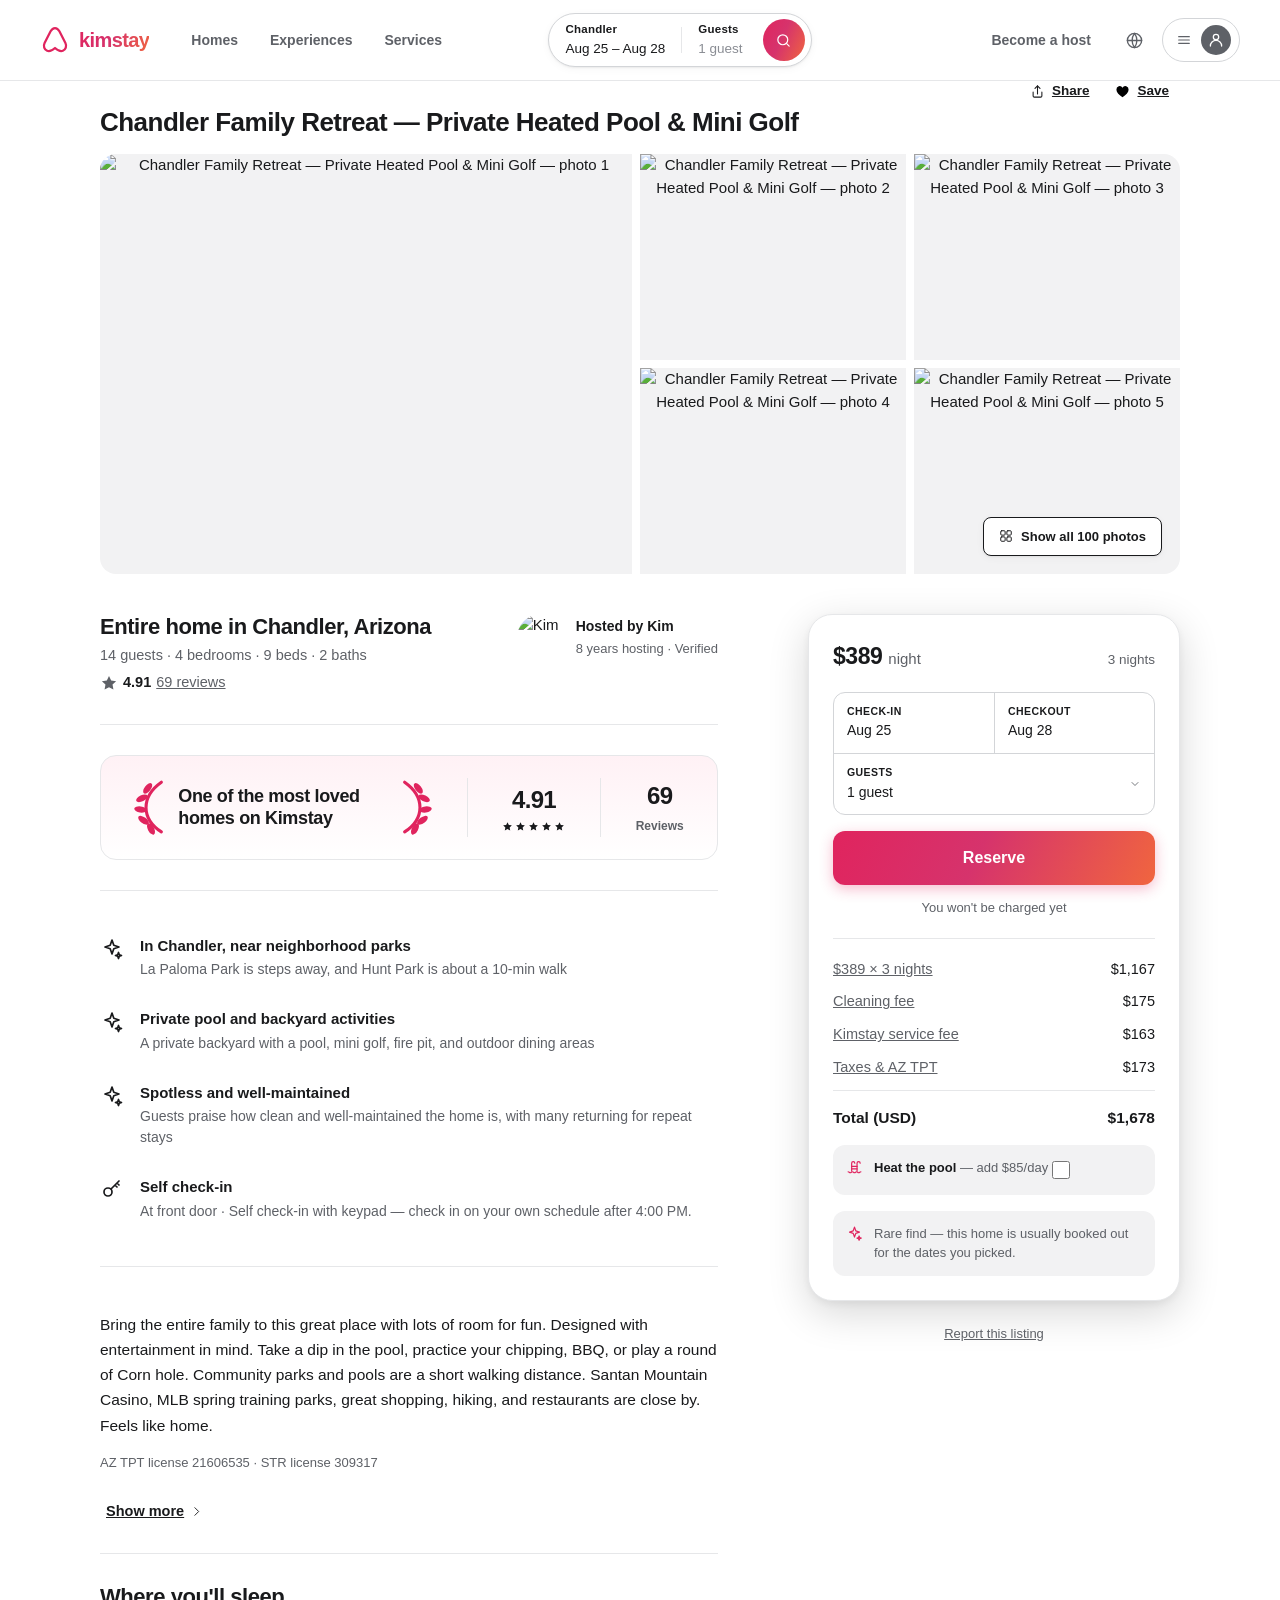
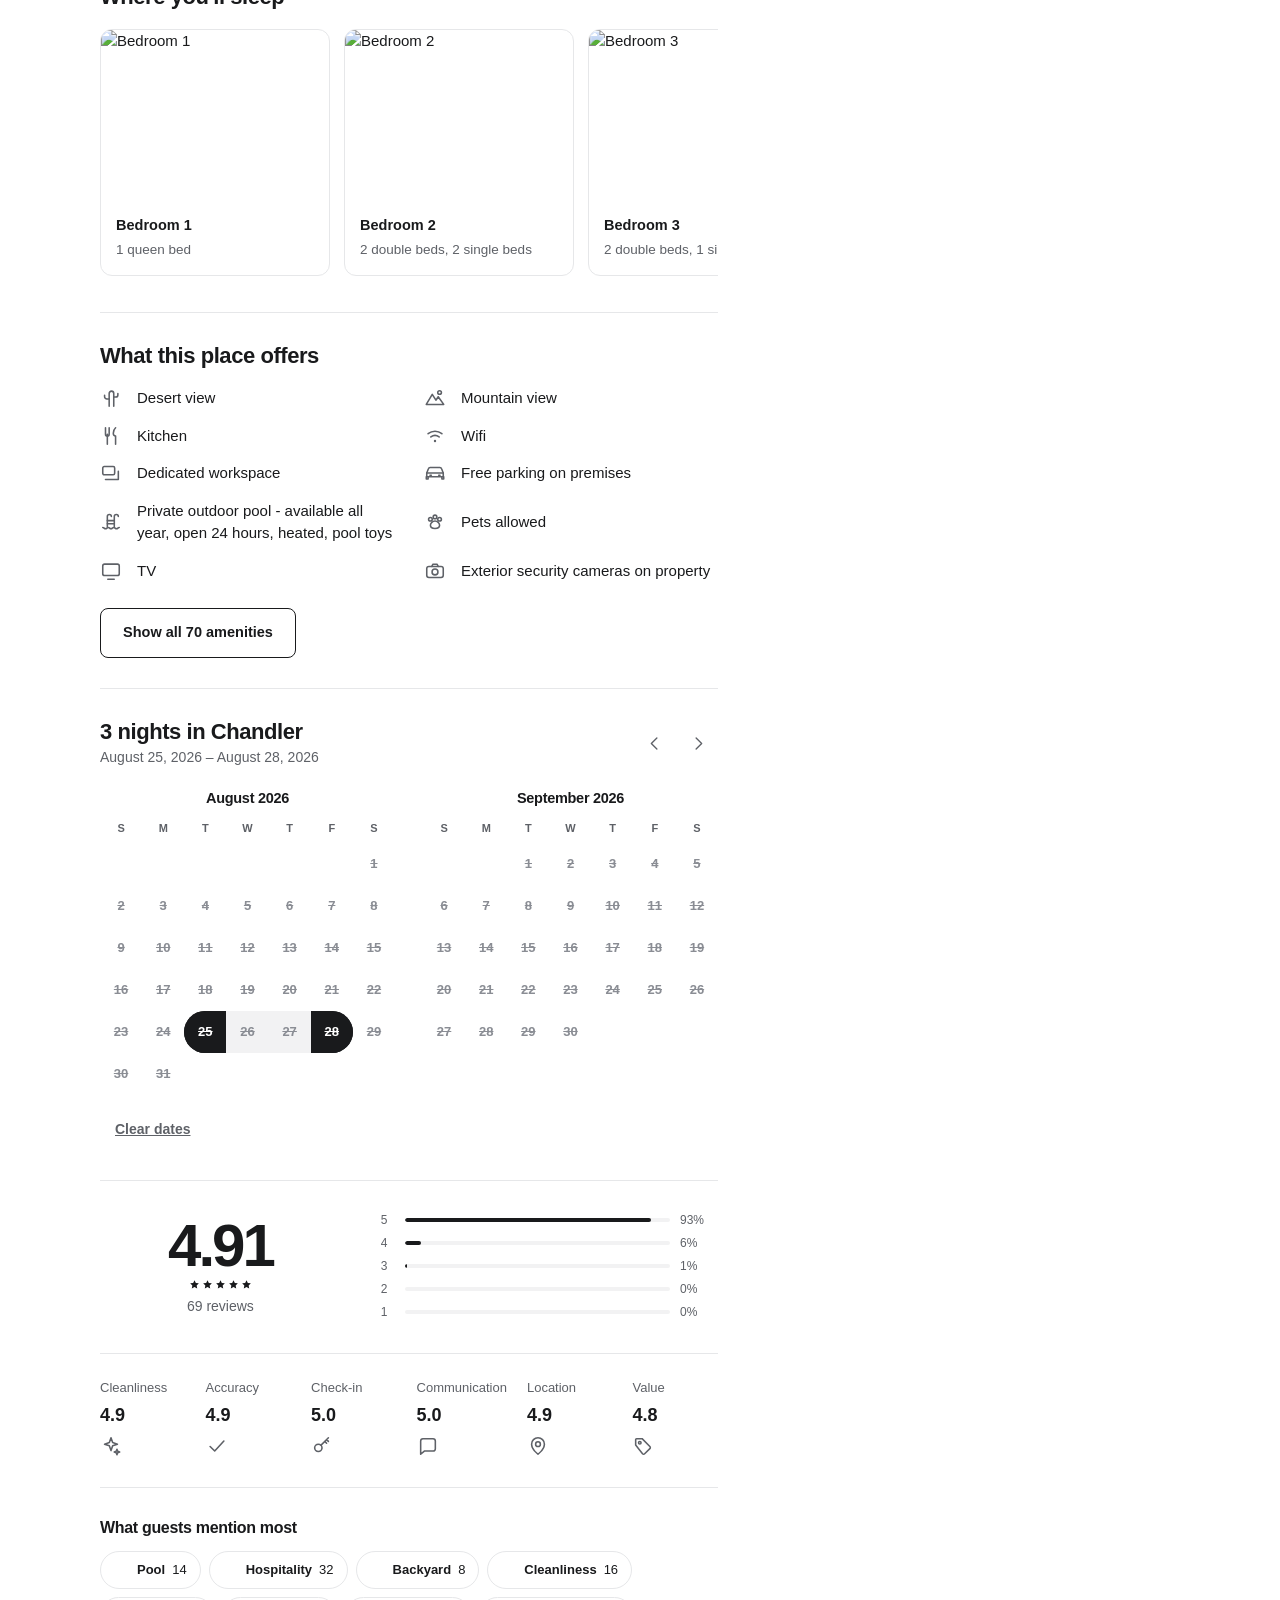
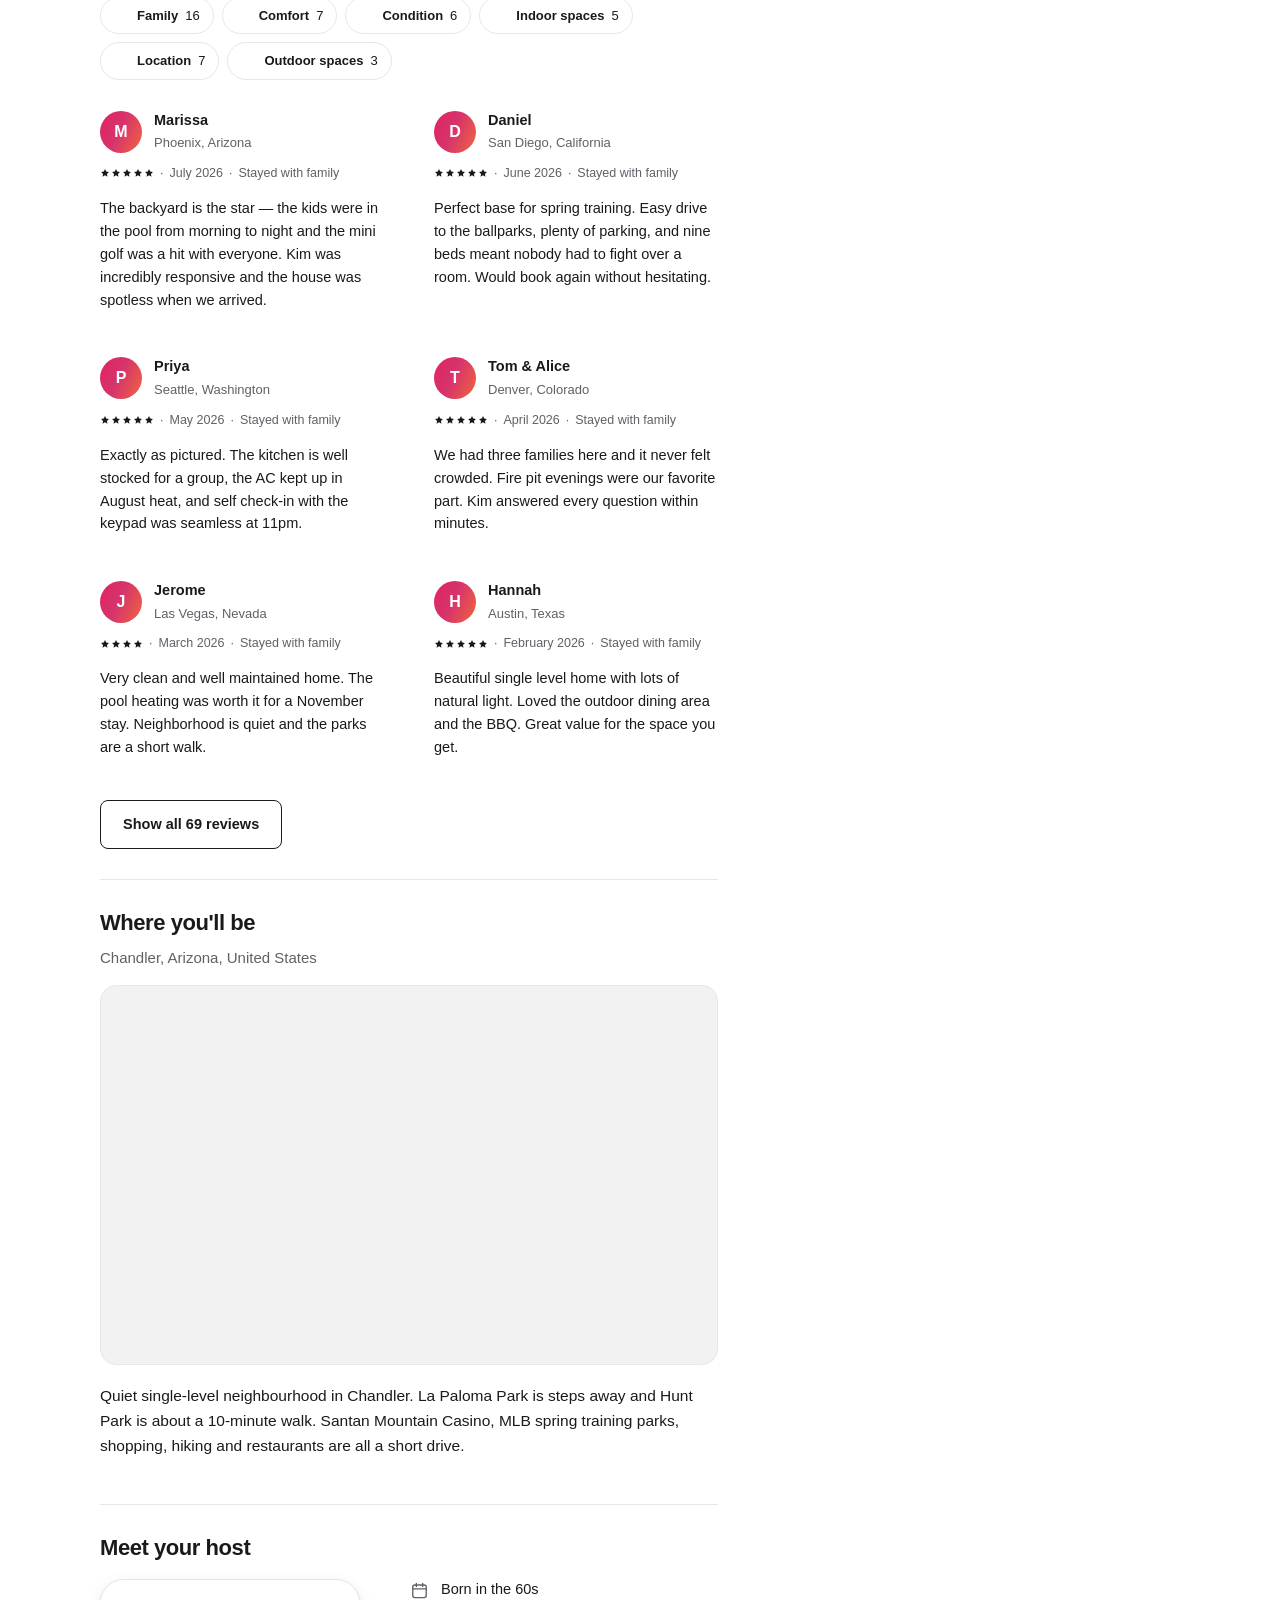
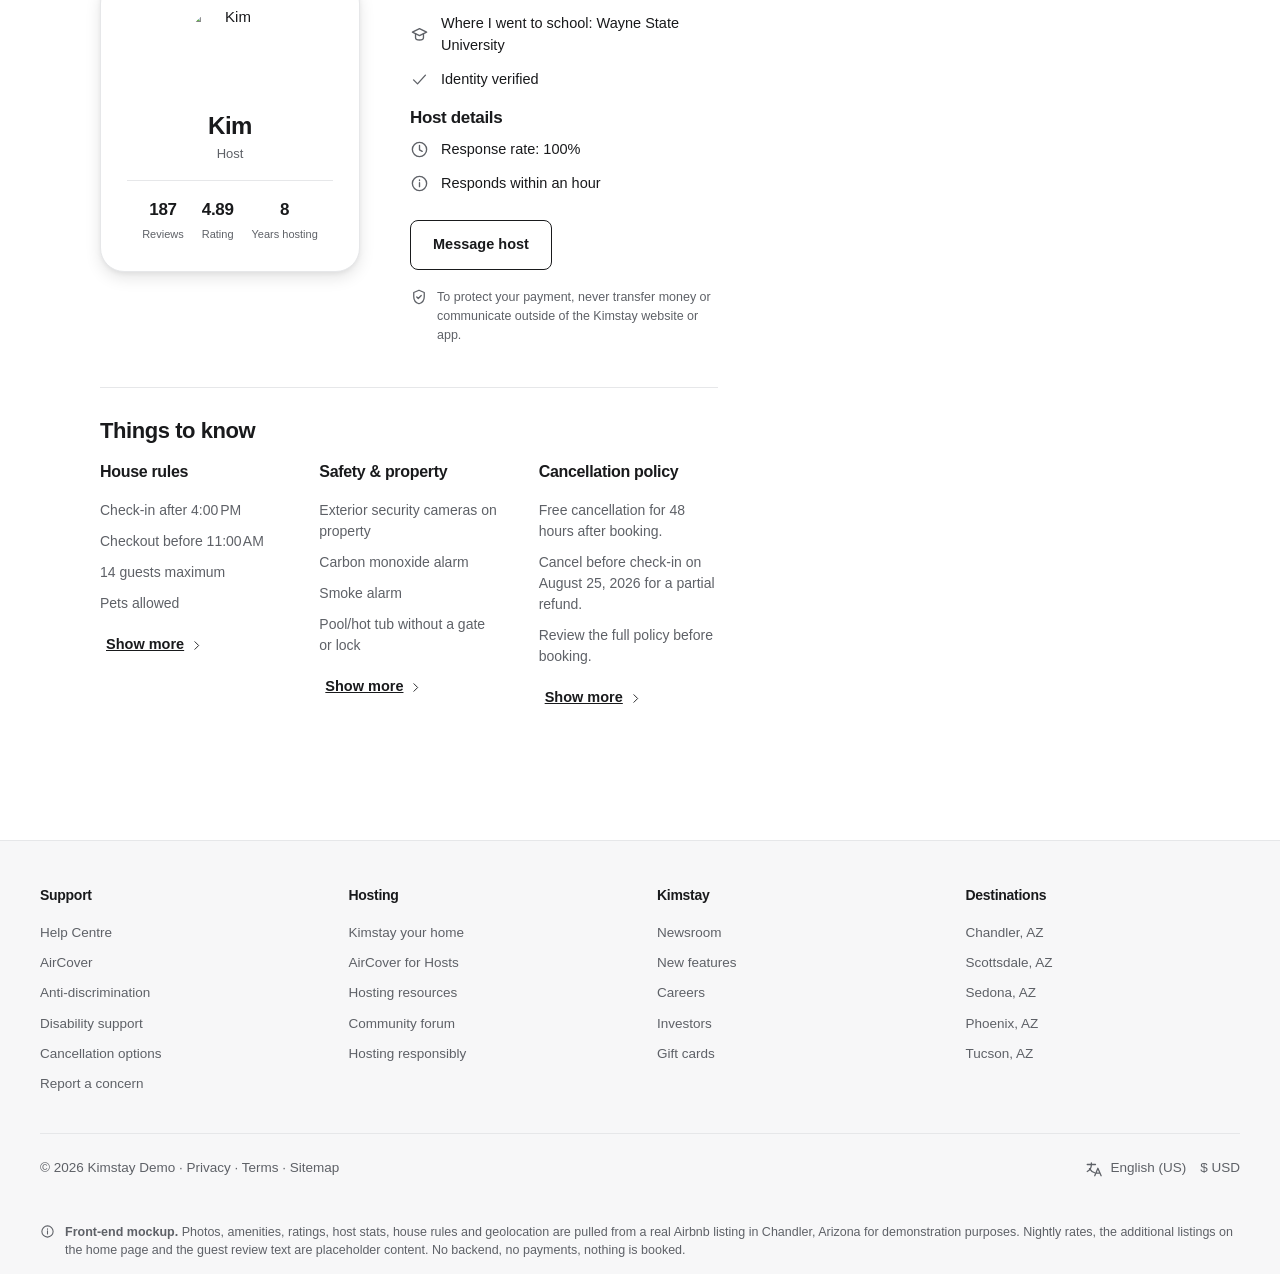
==== listing.html @ 18afc580 "Add Kimstay — static Airbnb-style property booking mockup A view-only demo for a client, built from " ====
<!doctype html>
<html lang="en" data-theme="light">
<head>
<meta charset="utf-8">
<meta name="viewport" content="width=device-width, initial-scale=1, viewport-fit=cover">
<title>Chandler Family Retreat — Private Heated Pool & Mini Golf | Kimstay</title>
<meta name="description" content="Entire home in Chandler, Arizona. 14 guests, 4 bedrooms, 9 beds, 2 baths. Private heated pool, mini golf, fire pit. 4.91 ★ from 69 reviews.">
<meta name="color-scheme" content="light dark">
<link rel="preconnect" href="https://a0.muscache.com" crossorigin>
<link rel="icon" href="data:image/svg+xml,<svg xmlns='http://www.w3.org/2000/svg' viewBox='0 0 32 32'><text y='26' font-size='26'>🏜️</text></svg>">
<link rel="stylesheet" href="assets/styles.css">
</head>
<body>

<div id="chrome-top"></div>

<main class="lp">
  <div class="lp-head">
    <div class="lp-tools" id="tools"></div>
    <h1 id="title"></h1>
  </div>

  <div class="gal" id="gallery"></div>

  <div class="lp-grid">
    <div class="lp-main" id="main"></div>
    <aside class="book"><div id="bookCard"></div></aside>
  </div>
</main>

<div id="chrome-bottom"></div>

<!-- mobile booking bar -->
<div class="mbar" id="mbar"></div>

<!-- photo tour -->
<div class="modal" id="tourModal" role="dialog" aria-modal="true" aria-label="Photo tour">
  <div class="modal-bg" data-close></div>
  <div class="modal-panel tour-panel">
    <div class="modal-head">
      <button class="icon-btn" data-close aria-label="Close photo tour"></button>
      <h2>Photo tour</h2>
    </div>
    <div class="modal-body tour-body">
      <div class="tour-nav" id="tourNav"></div>
      <div class="tour-inner" id="tourRooms"></div>
    </div>
  </div>
</div>

<!-- amenities -->
<div class="modal" id="amenModal" role="dialog" aria-modal="true" aria-label="All amenities">
  <div class="modal-bg" data-close></div>
  <div class="modal-panel">
    <div class="modal-head"><button class="icon-btn" data-close aria-label="Close"></button><h2>What this place offers</h2></div>
    <div class="modal-body" id="amenAll"></div>
  </div>
</div>

<!-- reviews -->
<div class="modal" id="revModal" role="dialog" aria-modal="true" aria-label="All reviews">
  <div class="modal-bg" data-close></div>
  <div class="modal-panel">
    <div class="modal-head"><button class="icon-btn" data-close aria-label="Close"></button><h2>Reviews</h2></div>
    <div class="modal-body" id="revAll"></div>
  </div>
</div>

<!-- house rules -->
<div class="modal" id="rulesModal" role="dialog" aria-modal="true" aria-label="House rules">
  <div class="modal-bg" data-close></div>
  <div class="modal-panel">
    <div class="modal-head"><button class="icon-btn" data-close aria-label="Close"></button><h2>Things to know</h2></div>
    <div class="modal-body" id="rulesAll"></div>
  </div>
</div>

<!-- lightbox -->
<div class="lb" id="lb" role="dialog" aria-modal="true" aria-label="Photo viewer">
  <div class="lb-top">
    <button class="icon-btn" data-lb-close aria-label="Close viewer"></button>
    <span class="count" id="lbCount"></span>
  </div>
  <div class="lb-stage">
    <button class="lb-arrow prev" data-lb="-1" aria-label="Previous photo"></button>
    <img id="lbImg" alt="">
    <button class="lb-arrow next" data-lb="1" aria-label="Next photo"></button>
  </div>
  <div class="lb-strip" id="lbStrip"></div>
</div>

<script src="assets/data.js"></script>
<script src="assets/app.js"></script>
<script>
(function () {
  'use strict';
  const K = window.KS, D = window.SITE, L = D.listing, PR = L.pricing;
  const { $, $$, el, esc, money, img, ICONS } = K;

  const PHOTOS = L.hero.map(h => h.url);
  const state = K.search.get();

  /* ================= chrome ================= */
  $('#chrome-top').outerHTML = K.header('listing');
  $('#chrome-bottom').outerHTML = K.footer();
  K.wireChrome();
  $('#title').textContent = L.title;
  document.title = L.title + ' | Kimstay';

  /* ================= tools ================= */
  const saved = K.favs.has(L.id);
  $('#tools').innerHTML = `
    <button class="lp-tool" id="shareBtn">${ICONS.share} Share</button>
    <button class="lp-tool${saved ? ' on' : ''}" id="saveBtn" aria-pressed="${saved}">${ICONS.heart} <span>${saved ? 'Saved' : 'Save'}</span></button>`;

  $('#saveBtn').addEventListener('click', () => {
    const on = K.favs.toggle(L.id);
    $('#saveBtn').classList.toggle('on', on);
    $('#saveBtn').setAttribute('aria-pressed', on);
    K.$('span', $('#saveBtn')).textContent = on ? 'Saved' : 'Save';
    K.toast(on ? 'Saved to your wishlist' : 'Removed from your wishlist');
  });
  $('#shareBtn').addEventListener('click', async () => {
    const data = { title: L.title, text: `${L.title} — ${L.location}`, url: location.href };
    try {
      if (navigator.share) { await navigator.share(data); return; }
      await navigator.clipboard.writeText(location.href);
      K.toast('Link copied to clipboard');
    } catch (e) { K.toast('Sharing is not available in this browser'); }
  });

  /* ================= gallery ================= */
  $('#gallery').innerHTML = PHOTOS.slice(0, 5).map((u, i) =>
    `<button data-photo="${i}" aria-label="Open photo ${i + 1}"><img src="${img(u, i ? 640 : 1200)}" alt="${esc(L.title)} — photo ${i + 1}" ${i > 1 ? 'loading="lazy"' : ''} decoding="async"></button>`
  ).join('') + `<button class="gal-all" id="showAll">${ICONS.grid} Show all ${PHOTOS.length} photos</button>`;

  /* ================= main column ================= */

  const starRow = (n) => Array.from({ length: 5 }, (_, i) => ICONS.star).join('');

  const catIcon = { CLEANLINESS: 'sparkle', ACCURACY: 'check', CHECKIN: 'key', COMMUNICATION: 'chat', LOCATION: 'pin', VALUE: 'tag' };

  /* the host highlights arrive as free text, so pick a glyph from the wording */
  const hostIcon = (t) => /school|universit/i.test(t) ? ICONS.school : /born|19\d\d/i.test(t) ? ICONS.events : ICONS.info;

  const topAmenities = L.topAmenities.slice(0, 10);
  const amenityCount = L.amenityGroups.reduce((n, g) => n + g.items.length, 0);

  $('#main').innerHTML = `

  <!-- overview -->
  <section>
    <div class="ov-head">
      <div>
        <h2>Entire home in ${esc(L.city)}</h2>
        <div class="ov-meta">${L.overview.join(' · ')}</div>
        <div class="ov-meta" style="margin-top:6px;display:flex;align-items:center;gap:5px">
          ${ICONS.star} <b style="color:var(--text)">${L.rating}</b>
          <a href="#reviews" style="text-decoration:underline">${L.reviewCount} reviews</a>
        </div>
      </div>
      <div class="ov-host">
        <img src="${img(L.host.pic, 120)}" alt="${esc(L.host.name)}" width="48" height="48">
        <div><b>Hosted by ${esc(L.host.name)}</b><span>${L.host.stats.find(s => s.label === 'Years hosting').value} years hosting · Verified</span></div>
      </div>
    </div>
  </section>

  <!-- guest favourite banner -->
  <section>
    <div class="gf">
      <div class="gf-badge">
        ${ICONS.laurel}
        <h3>One of the most loved homes on Kimstay</h3>
        ${ICONS.laurel.replace('<svg', '<svg style="transform:scaleX(-1)"')}
      </div>
      <div class="gf-sep"></div>
      <div class="gf-stat">
        <b>${L.rating}</b>
        <div class="gf-stars">${starRow()}</div>
      </div>
      <div class="gf-sep"></div>
      <div class="gf-stat"><b>${L.reviewCount}</b><span>Reviews</span></div>
    </div>
  </section>

  <!-- highlights -->
  <section>
    ${L.highlights.map(h => `<div class="hl">${ICONS.sparkle}<div><b>${esc(h.headline)}</b><p>${esc(h.body)}</p></div></div>`).join('')}
    <div class="hl">${ICONS.key}<div><b>Self check-in</b><p>${esc(L.checkIn)} — check in on your own schedule after 4:00 PM.</p></div></div>
  </section>

  <!-- description -->
  <section>
    <p class="desc">${esc(L.description)}</p>
    <p class="muted" style="font-size:13px;margin-top:14px">${esc(L.license)}</p>
    <button class="link-btn" data-open-modal="rulesModal">Show more ${ICONS.chevR}</button>
  </section>

  <!-- sleeping -->
  <section>
    <h2>Where you'll sleep</h2>
    <div class="sleep">
      ${L.sleeping.map(s => `<div class="sleep-card">
        <img src="${img(s.photo, 400)}" alt="${esc(s.name)}" loading="lazy" decoding="async">
        <div><b>${esc(s.name)}</b><p>${s.desc.map(esc).join(', ')}</p></div>
      </div>`).join('')}
    </div>
  </section>

  <!-- amenities -->
  <section>
    <h2>What this place offers</h2>
    <ul class="amen">
      ${topAmenities.map(a => `<li class="${a.available ? '' : 'off'}">${K.amenityIcon(a)}<span>${esc(a.title)}</span></li>`).join('')}
    </ul>
    <button class="btn-outline" data-open-modal="amenModal">Show all ${amenityCount} amenities</button>
  </section>

  <!-- availability -->
  <section id="availability">
    <div id="pageCal" class="page-cal"></div>
  </section>

  <!-- reviews -->
  <section id="reviews">
    <div class="rv-summary">
      <div class="rv-big">
        <b>${L.rating}</b>
        <div class="gf-stars" style="justify-content:center">${starRow()}</div>
        <p>${L.reviewCount} reviews</p>
      </div>
      <div class="rv-bars">
        ${L.ratingDistribution.map(d => `<div class="rv-bar">
          <span>${d.stars}</span>
          <span class="track"><i style="width:${Math.round(d.p * 100)}%"></i></span>
          <span>${d.pct}</span>
        </div>`).join('')}
      </div>
    </div>

    <div class="rv-cats">
      ${L.categoryRatings.map(c => `<div class="rv-cat">
        <span>${esc(c.label)}</span><b>${c.rating}</b>${ICONS[catIcon[c.type] || 'dot']}
      </div>`).join('')}
    </div>

    <h3 style="font-size:16px;margin-bottom:14px">What guests mention most</h3>
    <div class="rv-tags">
      ${L.reviewTags.map(t => `<span class="rv-tag"><img src="${t.icon}" alt="" width="16" height="16" loading="lazy"><b>${esc(t.name)}</b> ${t.count}</span>`).join('')}
    </div>

    <div class="rv-list" id="revList"></div>
    <button class="btn-outline" data-open-modal="revModal">Show all ${L.reviewCount} reviews</button>
  </section>

  <!-- map -->
  <section id="location">
    <h2>Where you'll be</h2>
    <p class="muted" style="margin:-8px 0 16px">${esc(L.location)}</p>
    <div class="map">
      <iframe title="Map of ${esc(L.city)}" loading="lazy" referrerpolicy="no-referrer-when-downgrade"
        src="https://www.openstreetmap.org/export/embed.html?bbox=${L.lng - 0.045}%2C${L.lat - 0.028}%2C${L.lng + 0.045}%2C${L.lat + 0.028}&layer=mapnik&marker=${L.lat}%2C${L.lng}"></iframe>
    </div>
    <p class="desc" style="margin-top:18px">Quiet single-level neighbourhood in Chandler. La Paloma Park is steps away and Hunt Park is about a 10&#8209;minute walk. Santan Mountain Casino, MLB spring training parks, shopping, hiking and restaurants are all a short drive.</p>
  </section>

  <!-- host -->
  <section id="host">
    <h2>Meet your host</h2>
    <div class="host-card">
      <div class="host-panel">
        <img src="${img(L.host.pic, 240)}" alt="${esc(L.host.name)}" width="90" height="90">
        <b>${esc(L.host.name)}</b>
        <span>Host</span>
        <div class="host-stats">
          ${L.host.stats.map(s => `<div class="host-stat"><b>${esc(s.value)}</b><span>${esc(s.label)}</span></div>`).join('')}
        </div>
      </div>
      <div>
        <ul class="host-facts">
          ${L.host.highlights.map(h => `<li>${hostIcon(h)}<span>${esc(h)}</span></li>`).join('')}
          <li>${ICONS.check}<span>Identity verified</span></li>
        </ul>
        <h3 style="margin-bottom:10px">Host details</h3>
        <ul class="host-facts">
          <li>${ICONS.clock}<span>Response rate: 100%</span></li>
          <li>${ICONS.info}<span>Responds within an hour</span></li>
        </ul>
        <button class="btn-outline" data-demo style="margin-top:8px">Message host</button>
        <p class="muted" style="font-size:12.5px;margin-top:18px;display:flex;gap:9px;align-items:flex-start">
          ${ICONS.shield}<span>To protect your payment, never transfer money or communicate outside of the Kimstay website or app.</span>
        </p>
      </div>
    </div>
  </section>

  <!-- things to know -->
  <section id="know">
    <h2>Things to know</h2>
    <div class="know">
      <div>
        <h3>House rules</h3>
        <ul>${L.houseRules.map(r => `<li>${esc(r)}</li>`).join('')}<li>Pets allowed</li></ul>
        <button class="link-btn" data-open-modal="rulesModal">Show more ${ICONS.chevR}</button>
      </div>
      <div>
        <h3>Safety &amp; property</h3>
        <ul>${L.safety.map(r => `<li>${esc(r)}</li>`).join('')}<li>Pool/hot tub without a gate or lock</li></ul>
        <button class="link-btn" data-open-modal="rulesModal">Show more ${ICONS.chevR}</button>
      </div>
      <div>
        <h3>Cancellation policy</h3>
        <ul>
          <li>Free cancellation for 48 hours after booking.</li>
          <li>Cancel before check-in on ${K.fmtLong(state.checkIn)} for a partial refund.</li>
          <li>Review the full policy before booking.</li>
        </ul>
        <button class="link-btn" data-open-modal="rulesModal">Show more ${ICONS.chevR}</button>
      </div>
    </div>
  </section>`;

  /* ================= reviews list ================= */
  const revCard = (r) => `
    <div class="rv-item">
      <div class="rv-who">
        <span class="ini">${esc(r.name[0])}</span>
        <div><b>${esc(r.name)}</b><span>${esc(r.from)}</span></div>
      </div>
      <div class="rv-meta">
        <span class="rv-stars">${Array.from({ length: r.rating }, () => ICONS.star).join('')}</span>
        <span>·</span><span>${K.MON[+r.date.split('-')[1] - 1]} ${r.date.split('-')[0]}</span>
        <span>·</span><span>Stayed with family</span>
      </div>
      <p class="rv-text">${esc(r.text)}</p>
    </div>`;

  $('#revList').innerHTML = D.reviews.slice(0, 6).map(revCard).join('');
  $('#revAll').innerHTML =
    `<p class="muted" style="margin:0 0 22px;font-size:13px">Airbnb does not expose review text publicly, so the reviews below are placeholder content written for this mockup. The rating, the ${L.reviewCount} review count, the star distribution and the topic tags are real listing data.</p>
     <div style="display:grid;gap:28px">${D.reviews.map(revCard).join('')}</div>`;

  /* ================= amenities modal ================= */
  $('#amenAll').innerHTML = L.amenityGroups.map(g => `
    <h3>${esc(g.title)}</h3>
    <ul class="amen" style="grid-template-columns:1fr">
      ${g.items.map(a => `<li class="${a.available ? '' : 'off'}">${K.amenityIcon(a)}<span>${esc(a.title)}</span></li>`).join('')}
    </ul>`).join('');

  /* ================= rules modal ================= */
  $('#rulesAll').innerHTML = `
    <h3>About this space</h3>
    <p class="desc">${esc(L.description)}</p>
    <p class="muted" style="font-size:13px">${esc(L.license)}</p>

    <h3>House rules</h3>
    <ul class="amen" style="grid-template-columns:1fr">
      ${L.houseRules.map(r => `<li>${ICONS.check}<span>${esc(r)}</span></li>`).join('')}
      <li>${ICONS.pets}<span>Pets allowed</span></li>
      <li>${ICONS.key}<span>Self check-in with keypad — ${esc(L.checkIn)}</span></li>
    </ul>

    <h3>Pool rules</h3>
    <ul class="amen" style="grid-template-columns:1fr">
      ${L.poolRules.split('\n').slice(1).filter(Boolean).map(r => `<li>${ICONS.pool}<span>${esc(r.trim())}</span></li>`).join('')}
    </ul>
    <p class="muted" style="font-size:13.5px">${esc(L.poolNote)}</p>

    <h3>Safety &amp; property</h3>
    <ul class="amen" style="grid-template-columns:1fr">
      ${L.safety.map(r => `<li>${ICONS.smoke}<span>${esc(r)}</span></li>`).join('')}
      <li>${ICONS.pool}<span>Pool/hot tub without a gate or lock</span></li>
    </ul>

    <h3>Cancellation policy</h3>
    <ul class="amen" style="grid-template-columns:1fr">
      <li>${ICONS.check}<span>Free cancellation for 48 hours after booking</span></li>
      <li>${ICONS.cal}<span>Cancel at least 5 days before check-in for a 50% refund of the nightly rate</span></li>
      <li>${ICONS.info}<span>The cleaning fee is always refunded if you cancel before check-in</span></li>
    </ul>`;

  /* ================= booking widget ================= */

  function quote(s) {
    const n = (s.checkIn && s.checkOut) ? K.nights(s.checkIn, s.checkOut) : 0;
    if (!n) return { n: 0 };
    const base = PR.nightly * n;
    let discount = 0, discountLabel = '';
    if (n >= 28) { discount = base * PR.monthlyDiscount; discountLabel = 'Monthly stay discount'; }
    else if (n >= 7) { discount = base * PR.weeklyDiscount; discountLabel = 'Weekly stay discount'; }
    const afterDiscount = base - discount;
    const service = afterDiscount * PR.service;
    const taxes = (afterDiscount + PR.cleaning) * PR.taxRate;
    const poolHeat = s.poolHeat ? PR.poolHeat * n : 0;
    const total = afterDiscount + PR.cleaning + service + taxes + poolHeat;
    return { n, base, discount, discountLabel, cleaning: PR.cleaning, service, taxes, poolHeat, total };
  }

  function bookHtml(s) {
    const q = quote(s);
    const inLbl = s.checkIn ? K.fmtShort(s.checkIn) : 'Add date';
    const outLbl = s.checkOut ? K.fmtShort(s.checkOut) : 'Add date';
    return `
    <div class="book-card">
      <div class="book-price">
        <b>${money(PR.nightly)}</b><span>night</span>
        ${q.n ? `<span class="muted" style="margin-left:auto;font-size:13.5px">${ICONS.star ? '' : ''}${q.n} night${q.n === 1 ? '' : 's'}</span>` : ''}
      </div>

      <div class="book-anchor">
        <div class="book-fields">
          <div class="book-dates">
            <button type="button" class="bf${s.checkIn ? '' : ' empty'}" data-open="dates"><b>Check-in</b><span>${inLbl}</span></button>
            <button type="button" class="bf${s.checkOut ? '' : ' empty'}" data-open="dates"><b>Checkout</b><span>${outLbl}</span></button>
          </div>
          <div class="book-guests">
            <button type="button" class="bf" data-open="guests"><b>Guests</b><span>${esc(K.search.guestLabel(s))}</span>${ICONS.chevD.replace('<svg', '<svg class="chev"')}</button>
          </div>
        </div>
        <div id="bookCal" class="cal-pop" hidden></div>
        <div id="bookGuests" class="guest-pop" hidden></div>
      </div>

      <button class="btn-primary" id="reserveBtn" ${q.n ? '' : 'disabled'}>${q.n ? 'Reserve' : 'Check availability'}</button>
      <p class="book-note">${q.n ? "You won't be charged yet" : 'Add your dates to see the total'}</p>

      ${q.n ? `<div class="bill">
        <div class="bill-row"><span class="lbl">${money(PR.nightly)} × ${q.n} nights</span><span>${money(q.base)}</span></div>
        ${q.discount ? `<div class="bill-row discount"><span class="lbl">${q.discountLabel}</span><span>−${money(q.discount)}</span></div>` : ''}
        <div class="bill-row"><span class="lbl">Cleaning fee</span><span>${money(q.cleaning)}</span></div>
        <div class="bill-row"><span class="lbl">Kimstay service fee</span><span>${money(q.service)}</span></div>
        <div class="bill-row"><span class="lbl">Taxes &amp; AZ TPT</span><span>${money(q.taxes)}</span></div>
        ${q.poolHeat ? `<div class="bill-row"><span class="lbl">Pool heating (${money(PR.poolHeat)}/day)</span><span>${money(q.poolHeat)}</span></div>` : ''}
        <div class="bill-total"><span>Total (USD)</span><span>${money(q.total)}</span></div>
      </div>

      <label class="book-perk" style="cursor:pointer">
        ${ICONS.pool}
        <span><b style="color:var(--text)">Heat the pool</b> — add ${money(PR.poolHeat)}/day
          <input type="checkbox" id="poolHeat" ${s.poolHeat ? 'checked' : ''} style="float:right;width:18px;height:18px;accent-color:var(--brand)">
        </span>
      </label>` : ''}

      <div class="book-perk">${ICONS.sparkle}<span>Rare find — this home is usually booked out for the dates you picked.</span></div>
    </div>
    <button class="report" data-demo>${'Report this listing'}</button>`;
  }

  let s = Object.assign({ poolHeat: false }, state);

  /* The whole card is rebuilt whenever the quote changes, so a popover that is
     mid-interaction has to be reopened afterwards — otherwise picking a
     check-in date would dismiss the calendar before you can pick a checkout. */
  function renderBook(keepOpen) {
    $('#bookCard').innerHTML = bookHtml(s);
    wireBook();
    renderMobileBar();
    if (!keepOpen) return;
    const box = $('#' + keepOpen);
    if (!box) return;
    box.hidden = false;
    const field = $(`#bookCard [data-open="${keepOpen === 'bookGuests' ? 'guests' : 'dates'}"]`);
    field && field.classList.add('active');
  }

  function renderMobileBar() {
    const q = quote(s);
    $('#mbar').innerHTML = `
      <div>
        <b>${money(PR.nightly)} <span style="font-weight:400;font-size:14px">night</span></b>
        <span>${q.n ? K.fmtShort(s.checkIn) + ' – ' + K.fmtShort(s.checkOut) + ' · ' + money(q.total) + ' total' : 'Add dates'}</span>
      </div>
      <button class="btn-primary" id="mReserve">${q.n ? 'Reserve' : 'Check availability'}</button>`;
    $('#mReserve').addEventListener('click', () => {
      if (!quote(s).n) { document.getElementById('availability').scrollIntoView({ behavior: 'smooth' }); return; }
      reserve();
    });
    K.$('span', $('#mbar')).addEventListener('click', () => document.getElementById('availability').scrollIntoView({ behavior: 'smooth' }));
  }

  function reserve() {
    const q = quote(s);
    K.toast(`Demo checkout — ${q.n} nights, ${K.search.guestLabel(s)}, ${money(q.total)} total. No payment is taken.`);
  }

  /* Popovers live inside #bookCard, which is re-rendered wholesale on every
     change, so the outside-click listener is registered once here and reaches
     the current boxes by id. It runs in the capture phase because the calendar
     and guest picker replace their own innerHTML on click, detaching e.target
     before a bubbling listener could tell inside from outside. */
  function closePopovers() {
    const c = $('#bookCal'), g = $('#bookGuests');
    if (c) c.hidden = true;
    if (g) g.hidden = true;
    $$('.bf').forEach(b => b.classList.remove('active'));
  }
  document.addEventListener('click', (e) => {
    if (!e.target.closest('#bookCard')) closePopovers();
  }, true);

  function wireBook() {
    const calBox = $('#bookCal'), gBox = $('#bookGuests');
    if (!calBox) return;

    const close = closePopovers;

    K.Calendar(calBox, {
      checkIn: s.checkIn, checkOut: s.checkOut, minNights: 2,
      onChange: (r) => { s.checkIn = r.checkIn; s.checkOut = r.checkOut; K.search.set(r); syncAll('bookCal'); },
      onDone: () => renderBook(),
    });
    K.GuestPicker(gBox, s, 14, (g) => { K.search.set(g); renderBook('bookGuests'); });

    $('#bookCard').addEventListener('click', (e) => {
      const f = e.target.closest('[data-open]');
      if (f) {
        const box = f.dataset.open === 'guests' ? gBox : calBox;
        const wasOpen = !box.hidden;
        close();
        if (!wasOpen) { box.hidden = false; f.classList.add('active'); }
        return;
      }
      if (e.target.closest('#reserveBtn')) reserve();
    });

    const ph = $('#poolHeat');
    if (ph) ph.addEventListener('change', () => { s.poolHeat = ph.checked; renderBook(); });
  }

  /* the big in-page availability calendar stays in sync with the widget */
  let pageCal;
  function syncAll(keepOpen) { renderBook(keepOpen); if (pageCal) pageCal.render(); }

  pageCal = K.Calendar($('#pageCal'), {
    checkIn: s.checkIn, checkOut: s.checkOut, minNights: 2,
    onChange: (r) => { s.checkIn = r.checkIn; s.checkOut = r.checkOut; K.search.set(r); renderBook(); },
    onDone: () => {},
  });

  renderBook();

  /* ================= photo tour ================= */
  const rooms = L.rooms;

  $('#tourNav').innerHTML = rooms.map((r, i) =>
    `<button data-room="${i}"><img src="${img(r.photos[0].url, 240)}" alt="" loading="lazy"><b>${esc(r.title)}</b></button>`).join('');

  $('#tourRooms').innerHTML = rooms.map((r, ri) => `
    <div class="tour-room" id="room-${ri}">
      <h3>${esc(r.title)}</h3>
      <div class="tour-photos">
        ${r.photos.map((p, pi) => {
          const idx = PHOTOS.indexOf(p.url);
          const wide = p.o === 'L' && (pi % 3 === 0);
          return `<button class="${wide ? 'wide' : ''}" data-photo="${idx}" aria-label="Open ${esc(r.title)} photo ${pi + 1}">
            <img src="${img(p.url, wide ? 900 : 520)}" alt="${esc(r.title)} — photo ${pi + 1}" loading="lazy" decoding="async"></button>`;
        }).join('')}
      </div>
    </div>`).join('');

  $('#tourNav').addEventListener('click', (e) => {
    const b = e.target.closest('[data-room]');
    if (!b) return;
    $$('#tourNav button').forEach(x => x.classList.toggle('on', x === b));
    document.getElementById('room-' + b.dataset.room).scrollIntoView({ behavior: 'smooth', block: 'start' });
  });

  /* ================= modals ================= */
  function openModal(id) {
    const m = document.getElementById(id);
    m.classList.add('open');
    document.body.style.overflow = 'hidden';
    const btn = K.$('[data-close]', m.querySelector('.modal-head'));
    btn && btn.focus();
  }
  function closeModals() {
    $$('.modal.open').forEach(m => m.classList.remove('open'));
    if (!$('#lb').classList.contains('open')) document.body.style.overflow = '';
  }

  $$('.modal-head [data-close]').forEach(b => { b.innerHTML = ICONS.close; });

  document.addEventListener('click', (e) => {
    const open = e.target.closest('[data-open-modal]');
    if (open) { openModal(open.dataset.openModal); return; }
    if (e.target.closest('[data-close]')) closeModals();
    if (e.target.closest('#showAll')) openModal('tourModal');
  });

  /* ================= lightbox ================= */
  const lb = $('#lb'), lbImg = $('#lbImg'), lbCount = $('#lbCount'), lbStrip = $('#lbStrip');
  let lbI = 0;

  $('[data-lb-close]').innerHTML = ICONS.close;
  K.$('.lb-arrow.prev').innerHTML = ICONS.chevL;
  K.$('.lb-arrow.next').innerHTML = ICONS.chevR;
  lbStrip.innerHTML = PHOTOS.map((u, i) => `<img src="${img(u, 160)}" data-i="${i}" alt="Photo ${i + 1}" loading="lazy">`).join('');

  function showLb(i) {
    lbI = (i + PHOTOS.length) % PHOTOS.length;
    lbImg.src = img(PHOTOS[lbI], 1600);
    lbImg.alt = `${L.title} — photo ${lbI + 1} of ${PHOTOS.length}`;
    lbCount.textContent = `${lbI + 1} / ${PHOTOS.length}`;
    $$('#lbStrip img').forEach((t, j) => t.classList.toggle('on', j === lbI));
    const on = lbStrip.children[lbI];
    on && on.scrollIntoView({ inline: 'center', block: 'nearest', behavior: 'smooth' });
  }
  function openLb(i) { lb.classList.add('open'); document.body.style.overflow = 'hidden'; showLb(i); }
  function closeLb() { lb.classList.remove('open'); if (!$('.modal.open')) document.body.style.overflow = ''; }

  document.addEventListener('click', (e) => {
    const p = e.target.closest('[data-photo]');
    if (p) { openLb(+p.dataset.photo); return; }
    if (e.target.closest('[data-lb-close]')) { closeLb(); return; }
    const arrow = e.target.closest('[data-lb]');
    if (arrow) { showLb(lbI + (+arrow.dataset.lb)); return; }
    const thumb = e.target.closest('#lbStrip img');
    if (thumb) showLb(+thumb.dataset.i);
  });

  document.addEventListener('keydown', (e) => {
    if (lb.classList.contains('open')) {
      if (e.key === 'Escape') closeLb();
      if (e.key === 'ArrowRight') showLb(lbI + 1);
      if (e.key === 'ArrowLeft') showLb(lbI - 1);
      return;
    }
    if (e.key === 'Escape') { closeModals(); closePopovers(); }
  });

  /* swipe on the lightbox */
  let tx = null;
  lb.addEventListener('touchstart', (e) => { tx = e.touches[0].clientX; }, { passive: true });
  lb.addEventListener('touchend', (e) => {
    if (tx === null) return;
    const dx = e.changedTouches[0].clientX - tx;
    if (Math.abs(dx) > 45) showLb(lbI + (dx < 0 ? 1 : -1));
    tx = null;
  }, { passive: true });
})();
</script>
</body>
</html>
---- assets/styles.css ----
/* ==========================================================================
   Kimstay — design system
   ========================================================================== */

:root {
  --brand: #e0245e;
  --brand-dark: #b81c4c;
  --brand-soft: #fff1f5;
  --grad: linear-gradient(115deg, #e0245e 0%, #d6336c 45%, #f0653f 100%);

  --bg: #ffffff;
  --bg-alt: #f7f7f8;
  --surface: #ffffff;
  --surface-2: #f2f2f3;
  --text: #191a1c;
  --text-2: #5e6167;
  --text-3: #8a8d94;
  --line: #e6e7e9;
  --line-strong: #d3d5d8;
  --shadow-sm: 0 1px 2px rgba(0, 0, 0, .06), 0 2px 8px rgba(0, 0, 0, .04);
  --shadow-md: 0 6px 16px rgba(0, 0, 0, .10), 0 2px 4px rgba(0, 0, 0, .05);
  --shadow-lg: 0 12px 40px rgba(0, 0, 0, .16), 0 3px 10px rgba(0, 0, 0, .06);

  --r-sm: 8px;
  --r-md: 12px;
  --r-lg: 16px;
  --r-xl: 24px;
  --r-pill: 999px;

  --header-h: 80px;
  --page: 1320px;
  --ease: cubic-bezier(.2, .8, .3, 1);
}

:root[data-theme="dark"] {
  --bg: #0e0f11;
  --bg-alt: #16181b;
  --surface: #17191d;
  --surface-2: #202329;
  --text: #f2f3f5;
  --text-2: #a8adb6;
  --text-3: #7a808a;
  --line: #2a2e34;
  --line-strong: #3a3f47;
  --brand-soft: #2a1119;
  --shadow-sm: 0 1px 2px rgba(0, 0, 0, .5);
  --shadow-md: 0 6px 18px rgba(0, 0, 0, .55);
  --shadow-lg: 0 16px 48px rgba(0, 0, 0, .7);
}

* { box-sizing: border-box; }

html { scroll-behavior: smooth; scroll-padding-top: calc(var(--header-h) + 60px); }

body {
  margin: 0;
  background: var(--bg);
  color: var(--text);
  font-family: "Inter", -apple-system, BlinkMacSystemFont, "Segoe UI", Roboto, "Helvetica Neue", Arial, sans-serif;
  font-size: 15px;
  line-height: 1.5;
  -webkit-font-smoothing: antialiased;
  transition: background .25s var(--ease), color .25s var(--ease);
}

img { display: block; max-width: 100%; }

/* Inline SVGs carry no intrinsic size — give every icon a sane default so a
   missing component rule can never blow the layout out. Class rules win. */
svg { width: 18px; height: 18px; flex: 0 0 auto; }

a { color: inherit; text-decoration: none; }
button { font: inherit; color: inherit; cursor: pointer; border: 0; background: none; }
h1, h2, h3, h4 { margin: 0; line-height: 1.2; letter-spacing: -.02em; font-weight: 640; }
h1 { font-size: 30px; }
h2 { font-size: 22px; }
h3 { font-size: 17px; }

:focus-visible { outline: 2px solid var(--brand); outline-offset: 2px; border-radius: 4px; }

.wrap { max-width: var(--page); margin: 0 auto; padding: 0 40px; }
.sr { position: absolute; width: 1px; height: 1px; overflow: hidden; clip: rect(0 0 0 0); white-space: nowrap; }
.muted { color: var(--text-2); }
.dot::before { content: "·"; margin: 0 6px; color: var(--text-3); }

/* ---------- Header ---------------------------------------------------- */

.hdr {
  position: sticky; top: 0; z-index: 60;
  background: color-mix(in srgb, var(--bg) 88%, transparent);
  backdrop-filter: saturate(180%) blur(16px);
  border-bottom: 1px solid var(--line);
}
.hdr-in {
  height: var(--header-h);
  display: flex; align-items: center; gap: 20px;
  max-width: var(--page); margin: 0 auto; padding: 0 40px;
}
.logo { display: flex; align-items: center; gap: 9px; font-weight: 800; font-size: 20px; letter-spacing: -.03em; flex: 0 0 auto; }
.logo svg { width: 30px; height: 30px; }
.logo span {
  background: var(--grad); -webkit-background-clip: text; background-clip: text; color: transparent;
}

.nav-tabs { display: flex; gap: 4px; margin-left: 8px; }
.nav-tabs a {
  padding: 9px 14px; border-radius: var(--r-pill); font-size: 14px; font-weight: 550; color: var(--text-2);
  transition: background .18s, color .18s;
}
.nav-tabs a:hover { background: var(--surface-2); color: var(--text); }
.nav-tabs a[aria-current="page"] { color: var(--text); background: var(--surface-2); }

.hdr-right { margin-left: auto; display: flex; align-items: center; gap: 8px; }

.icon-btn {
  width: 40px; height: 40px; display: grid; place-items: center;
  border-radius: var(--r-pill); color: var(--text-2);
  transition: background .18s, color .18s, transform .18s;
}
.icon-btn:hover { background: var(--surface-2); color: var(--text); }
.icon-btn:active { transform: scale(.94); }
.icon-btn svg { width: 19px; height: 19px; }

.ghost-btn {
  padding: 10px 15px; border-radius: var(--r-pill); font-size: 14px; font-weight: 560; color: var(--text-2);
  transition: background .18s, color .18s;
}
.ghost-btn:hover { background: var(--surface-2); color: var(--text); }

.acct {
  display: flex; align-items: center; gap: 9px; padding: 6px 8px 6px 13px;
  border: 1px solid var(--line-strong); border-radius: var(--r-pill);
  transition: box-shadow .2s, border-color .2s;
}
.acct:hover { box-shadow: var(--shadow-sm); border-color: var(--text-3); }
.acct svg { width: 16px; height: 16px; color: var(--text-2); }
.acct .avatar { width: 30px; height: 30px; border-radius: 50%; background: var(--text-2); display: grid; place-items: center; color: #fff; }
.acct .avatar svg { width: 18px; height: 18px; color: #fff; }

/* ---------- Search pill ----------------------------------------------- */

.searchbar {
  display: flex; align-items: center;
  border: 1px solid var(--line-strong); border-radius: var(--r-pill);
  background: var(--surface); box-shadow: var(--shadow-sm);
  transition: box-shadow .2s var(--ease);
}
.searchbar:hover { box-shadow: var(--shadow-md); }
.searchbar .seg {
  display: flex; flex-direction: column; gap: 1px; padding: 9px 18px; border-radius: var(--r-pill);
  text-align: left; transition: background .18s; min-width: 0;
}
.searchbar .seg:hover { background: var(--surface-2); }
.searchbar .seg > b { font-size: 11.5px; font-weight: 650; letter-spacing: .02em; }
.searchbar .seg > span { font-size: 13.5px; color: var(--text-3); white-space: nowrap; overflow: hidden; text-overflow: ellipsis; }
.searchbar .seg.filled > span { color: var(--text); }
.searchbar .div { width: 1px; height: 26px; background: var(--line); flex: 0 0 auto; }
.searchbar .go {
  width: 42px; height: 42px; margin: 0 6px 0 4px; border-radius: 50%; flex: 0 0 auto;
  background: var(--grad); color: #fff; display: grid; place-items: center;
  transition: transform .18s var(--ease), filter .18s;
}
.searchbar .go:hover { filter: brightness(1.06); transform: scale(1.05); }
.searchbar .go svg { width: 17px; height: 17px; }

.hdr .searchbar { margin: 0 auto; }
.hdr .searchbar .seg { padding: 7px 16px; }

/* ---------- Hero ------------------------------------------------------- */

.hero { position: relative; padding: 56px 0 40px; overflow: hidden; }
.hero::before {
  content: ""; position: absolute; inset: -40% 0 auto -10%; height: 520px;
  background: radial-gradient(60% 60% at 25% 40%, rgba(224, 36, 94, .13), transparent 70%),
              radial-gradient(50% 50% at 80% 20%, rgba(240, 101, 63, .12), transparent 70%);
  pointer-events: none;
}
.hero-in { position: relative; text-align: center; }
.hero h1 { font-size: clamp(32px, 4.6vw, 54px); letter-spacing: -.035em; margin-bottom: 14px; }
.hero h1 em { font-style: normal; background: var(--grad); -webkit-background-clip: text; background-clip: text; color: transparent; }
.hero p { font-size: 17px; color: var(--text-2); max-width: 560px; margin: 0 auto 30px; }
.hero .searchbar { max-width: 880px; margin: 0 auto; }

/* ---------- Category rail ---------------------------------------------- */

.cats {
  position: sticky; top: var(--header-h); z-index: 40;
  background: color-mix(in srgb, var(--bg) 92%, transparent);
  backdrop-filter: blur(12px); border-bottom: 1px solid var(--line);
}
.cats-in { display: flex; align-items: center; gap: 6px; padding: 12px 40px; max-width: var(--page); margin: 0 auto; overflow-x: auto; scrollbar-width: none; }
.cats-in::-webkit-scrollbar { display: none; }
.cat {
  flex: 0 0 auto; display: flex; flex-direction: column; align-items: center; gap: 6px;
  padding: 8px 14px; border-radius: var(--r-md) var(--r-md) 0 0; color: var(--text-3);
  border-bottom: 2px solid transparent; transition: color .18s, border-color .18s, background .18s;
}
.cat svg { width: 22px; height: 22px; }
.cat span { font-size: 12px; font-weight: 580; white-space: nowrap; }
.cat:hover { color: var(--text); background: var(--surface-2); }
.cat.on { color: var(--text); border-bottom-color: var(--text); }

.filter-btn {
  flex: 0 0 auto; margin-left: 10px; display: flex; align-items: center; gap: 8px;
  padding: 11px 15px; border: 1px solid var(--line-strong); border-radius: var(--r-md);
  font-size: 13px; font-weight: 580; transition: border-color .18s, background .18s;
}
.filter-btn:hover { border-color: var(--text); background: var(--surface-2); }
.filter-btn svg { width: 15px; height: 15px; }

/* ---------- Card grid --------------------------------------------------- */

.grid {
  display: grid; gap: 28px 22px; padding: 30px 0 60px;
  grid-template-columns: repeat(auto-fill, minmax(255px, 1fr));
}
.card { position: relative; }
.card-media {
  position: relative; aspect-ratio: 20 / 19; border-radius: var(--r-lg); overflow: hidden;
  background: var(--surface-2);
}
.card-media img {
  width: 100%; height: 100%; object-fit: cover;
  transition: transform .5s var(--ease), opacity .35s;
}
.card:hover .card-media img { transform: scale(1.045); }

.card-slides { display: flex; height: 100%; transition: transform .4s var(--ease); }
.card-slides img { flex: 0 0 100%; }

.card-nav {
  position: absolute; top: 50%; transform: translateY(-50%);
  width: 30px; height: 30px; border-radius: 50%; display: grid; place-items: center;
  background: rgba(255, 255, 255, .92); box-shadow: var(--shadow-sm); color: #222;
  opacity: 0; transition: opacity .2s, transform .18s, background .18s;
}
.card:hover .card-nav { opacity: 1; }
.card-nav:hover { transform: translateY(-50%) scale(1.09); background: #fff; }
.card-nav[disabled] { opacity: 0 !important; pointer-events: none; }
.card-nav.prev { left: 10px; }
.card-nav.next { right: 10px; }
.card-nav svg { width: 13px; height: 13px; }

.card-dots { position: absolute; left: 0; right: 0; bottom: 10px; display: flex; justify-content: center; gap: 5px; }
.card-dots i { width: 6px; height: 6px; border-radius: 50%; background: rgba(255, 255, 255, .6); transition: background .2s, transform .2s; }
.card-dots i.on { background: #fff; transform: scale(1.15); }

.fav {
  position: absolute; top: 11px; right: 11px; width: 32px; height: 32px; display: grid; place-items: center;
  color: rgba(255, 255, 255, .95); transition: transform .18s var(--ease);
}
.fav svg { width: 23px; height: 23px; fill: rgba(0, 0, 0, .42); stroke: #fff; stroke-width: 2; transition: fill .2s, stroke .2s; }
.fav:hover { transform: scale(1.12); }
.fav.on svg { fill: var(--brand); stroke: #fff; }

.badge {
  position: absolute; top: 11px; left: 11px; padding: 6px 11px; border-radius: var(--r-pill);
  background: var(--surface); color: var(--text); font-size: 12px; font-weight: 640; box-shadow: var(--shadow-sm);
}

.card-body { padding: 11px 2px 0; }
.card-row { display: flex; align-items: baseline; gap: 8px; }
.card-title { font-weight: 600; font-size: 14.5px; letter-spacing: -.01em; flex: 1; min-width: 0; overflow: hidden; text-overflow: ellipsis; white-space: nowrap; }
.card-rate { display: flex; align-items: center; gap: 3px; font-size: 13.5px; flex: 0 0 auto; }
.card-rate svg { width: 12px; height: 12px; }
.card-sub {
  color: var(--text-2); font-size: 13.5px; margin-top: 2px;
  overflow: hidden; text-overflow: ellipsis; white-space: nowrap;
}
.card-price { margin-top: 7px; font-size: 14.5px; }
.card-price b { font-weight: 640; }

/* ---------- Listing page ------------------------------------------------ */

.lp { max-width: 1160px; margin: 0 auto; padding: 0 40px; }
.lp-head { padding: 26px 0 16px; }
.lp-head h1 { font-size: 26px; }
.lp-tools { display: flex; align-items: center; gap: 4px; margin-top: -34px; float: right; }
.lp-tool { display: flex; align-items: center; gap: 7px; padding: 8px 11px; border-radius: var(--r-sm); font-size: 13.5px; font-weight: 560; text-decoration: underline; transition: background .18s; }
.lp-tool:hover { background: var(--surface-2); }
.lp-tool svg { width: 15px; height: 15px; }
.lp-tool.on svg { fill: var(--brand); stroke: var(--brand); }

/* gallery */
.gal {
  display: grid; grid-template-columns: 2fr 1fr 1fr; grid-template-rows: 1fr 1fr; gap: 8px;
  border-radius: var(--r-lg); overflow: hidden; position: relative; height: 420px;
}
.gal button { padding: 0; overflow: hidden; background: var(--surface-2); position: relative; }
.gal button:first-child { grid-row: span 2; }
.gal img { width: 100%; height: 100%; object-fit: cover; transition: transform .5s var(--ease), filter .25s; }
.gal button:hover img { filter: brightness(.9); transform: scale(1.03); }

/* needs to outrank `.gal button`, which sets position/display/aspect-ratio */
.gal .gal-all {
  position: absolute; right: 18px; bottom: 18px; width: auto; aspect-ratio: auto;
  display: flex; align-items: center; gap: 8px;
  padding: 9px 15px; border-radius: var(--r-sm); background: var(--surface); color: var(--text);
  border: 1px solid var(--text); font-size: 13px; font-weight: 620; box-shadow: var(--shadow-sm);
  transition: transform .18s, background .18s;
}
.gal .gal-all:hover { transform: scale(1.03); background: var(--surface-2); }
.gal .gal-all svg { width: 14px; height: 14px; }

/* layout */
.lp-grid { display: grid; grid-template-columns: minmax(0, 1fr) 372px; gap: 90px; padding: 40px 0 60px; align-items: start; }
.lp-main > section { padding: 30px 0; border-top: 1px solid var(--line); }
.lp-main > section:first-child { padding-top: 0; border-top: 0; }
.lp-main h2 { margin-bottom: 18px; }

.ov-head { display: flex; align-items: flex-start; gap: 20px; }
.ov-head h2 { margin-bottom: 4px; }
.ov-meta { color: var(--text-2); font-size: 14.5px; }
.ov-host { margin-left: auto; display: flex; align-items: center; gap: 11px; flex: 0 0 auto; }
.ov-host img { width: 48px; height: 48px; border-radius: 50%; object-fit: cover; }
.ov-host b { display: block; font-size: 14px; }
.ov-host span { font-size: 13px; color: var(--text-2); }

/* rating banner */
.gf {
  display: flex; align-items: center; justify-content: space-around; gap: 20px;
  padding: 22px 26px; border: 1px solid var(--line); border-radius: var(--r-lg);
  background: linear-gradient(180deg, var(--brand-soft), transparent);
}
.gf-badge { display: flex; align-items: center; gap: 10px; }
.gf-badge svg { width: 34px; height: 58px; color: var(--brand); }
.gf-badge h3 { font-size: 18px; max-width: 210px; line-height: 1.25; }
.gf-stat { text-align: center; }
.gf-stat b { display: block; font-size: 24px; font-weight: 680; letter-spacing: -.03em; }
.gf-stat span { font-size: 12px; color: var(--text-2); font-weight: 560; }
.gf-stars { display: flex; gap: 2px; justify-content: center; margin-top: 3px; }
.gf-stars svg { width: 11px; height: 11px; }
.gf-sep { width: 1px; align-self: stretch; background: var(--line); }

/* highlights */
.hl { display: flex; gap: 16px; padding: 14px 0; }
.hl svg { width: 24px; height: 24px; flex: 0 0 auto; color: var(--text); margin-top: 2px; }
.hl b { display: block; font-size: 15px; font-weight: 600; }
.hl p { margin: 2px 0 0; color: var(--text-2); font-size: 14px; }

.desc { font-size: 15.5px; line-height: 1.62; color: var(--text); max-width: 640px; }
.link-btn { display: inline-flex; align-items: center; gap: 6px; margin-top: 14px; font-weight: 620; text-decoration: underline; font-size: 14.5px; }
.link-btn svg { width: 13px; height: 13px; }

/* sleeping cards */
.sleep { display: flex; gap: 14px; overflow-x: auto; padding-bottom: 6px; scrollbar-width: thin; }
.sleep-card { flex: 0 0 230px; border: 1px solid var(--line); border-radius: var(--r-md); overflow: hidden; background: var(--surface); }
.sleep-card img { width: 100%; aspect-ratio: 4/3; object-fit: cover; }
.sleep-card div { padding: 13px 15px 15px; }
.sleep-card b { font-size: 14.5px; }
.sleep-card p { margin: 3px 0 0; color: var(--text-2); font-size: 13.5px; }

/* amenities */
.amen { display: grid; grid-template-columns: 1fr 1fr; gap: 15px 30px; max-width: 640px; }
.amen li { display: flex; align-items: center; gap: 15px; font-size: 15px; list-style: none; }
.amen svg { width: 22px; height: 22px; flex: 0 0 auto; color: var(--text-2); }
.amen li.off { color: var(--text-3); text-decoration: line-through; }
ul.amen { padding: 0; margin: 0; }

.btn-outline {
  display: inline-block; margin-top: 26px; padding: 13px 22px;
  border: 1px solid var(--text); border-radius: var(--r-sm); font-weight: 620; font-size: 14.5px;
  transition: background .18s, transform .18s;
}
.btn-outline:hover { background: var(--surface-2); transform: translateY(-1px); }

/* reviews */
.rv-summary { display: grid; grid-template-columns: 1fr 1.4fr; gap: 40px; align-items: center; margin-bottom: 32px; }
.rv-big { text-align: center; }
.rv-big b { font-size: 60px; font-weight: 700; letter-spacing: -.05em; line-height: 1; }
.rv-big p { margin: 6px 0 0; color: var(--text-2); font-size: 14px; }
.rv-bars { display: grid; gap: 5px; }
.rv-bar { display: grid; grid-template-columns: 14px 1fr 38px; gap: 10px; align-items: center; font-size: 12px; color: var(--text-2); }
.rv-bar .track { height: 4px; border-radius: 4px; background: var(--surface-2); overflow: hidden; }
.rv-bar .track i { display: block; height: 100%; background: var(--text); border-radius: 4px; }

.rv-cats { display: grid; grid-template-columns: repeat(6, 1fr); gap: 20px; padding: 24px 0; border-top: 1px solid var(--line); border-bottom: 1px solid var(--line); margin-bottom: 30px; }
.rv-cat { text-align: left; }
.rv-cat span { font-size: 13px; color: var(--text-2); display: block; }
.rv-cat b { font-size: 18px; font-weight: 620; display: block; margin: 4px 0 6px; }
.rv-cat svg { width: 22px; height: 22px; color: var(--text-2); }

.rv-tags { display: flex; flex-wrap: wrap; gap: 8px; margin-bottom: 30px; }
.rv-tag { display: flex; align-items: center; gap: 7px; padding: 8px 13px; border: 1px solid var(--line); border-radius: var(--r-pill); font-size: 13px; background: var(--surface); }
.rv-tag img { width: 16px; height: 16px; }
.rv-tag b { font-weight: 640; }

.rv-list { display: grid; grid-template-columns: 1fr 1fr; gap: 30px 50px; }
.rv-item { }
.rv-who { display: flex; align-items: center; gap: 12px; margin-bottom: 10px; }
.rv-who .ini { width: 42px; height: 42px; border-radius: 50%; background: var(--grad); color: #fff; display: grid; place-items: center; font-weight: 650; font-size: 16px; }
.rv-who b { display: block; font-size: 14.5px; }
.rv-who span { font-size: 13px; color: var(--text-2); }
.rv-meta { display: flex; align-items: center; gap: 6px; font-size: 12.5px; color: var(--text-2); margin-bottom: 7px; }
.rv-meta svg { width: 10px; height: 10px; }
.rv-stars { display: flex; gap: 1px; color: var(--text); }
.rv-text { font-size: 14.5px; line-height: 1.58; }

/* map */
.map { height: 380px; border-radius: var(--r-lg); overflow: hidden; border: 1px solid var(--line); background: var(--surface-2); position: relative; }
.map iframe { width: 100%; height: 100%; border: 0; filter: none; }
:root[data-theme="dark"] .map iframe { filter: invert(.92) hue-rotate(180deg) saturate(.8); }

/* host card */
.host-card { display: grid; grid-template-columns: 260px 1fr; gap: 50px; align-items: start; }
.host-panel { padding: 26px; border: 1px solid var(--line); border-radius: var(--r-xl); box-shadow: var(--shadow-md); background: var(--surface); text-align: center; }
.host-panel img { width: 90px; height: 90px; border-radius: 50%; object-fit: cover; margin: 0 auto 12px; }
.host-panel b { font-size: 24px; font-weight: 680; letter-spacing: -.02em; }
.host-panel > span { display: block; font-size: 13px; color: var(--text-2); }
.host-stats { display: flex; justify-content: center; gap: 18px; margin-top: 16px; padding-top: 16px; border-top: 1px solid var(--line); }
.host-stat b { display: block; font-size: 17px; font-weight: 660; }
.host-stat span { font-size: 11px; color: var(--text-2); }
.host-facts { display: grid; gap: 12px; margin-bottom: 18px; }
.host-facts li { display: flex; gap: 12px; align-items: center; font-size: 14.5px; list-style: none; }
.host-facts svg { width: 19px; height: 19px; color: var(--text-2); }
ul.host-facts { padding: 0; margin: 0 0 18px; }

/* things to know */
.know { display: grid; grid-template-columns: repeat(3, 1fr); gap: 40px; }
.know h3 { margin-bottom: 14px; font-size: 16px; }
.know li { list-style: none; font-size: 14px; color: var(--text-2); padding: 5px 0; }
.know ul { padding: 0; margin: 0; }

/* ---------- Booking widget ---------------------------------------------- */

.book { position: sticky; top: calc(var(--header-h) + 24px); }
.book-card { border: 1px solid var(--line); border-radius: var(--r-xl); box-shadow: var(--shadow-lg); background: var(--surface); padding: 24px; }
.book-price { display: flex; align-items: baseline; gap: 6px; margin-bottom: 18px; }
.book-price b { font-size: 23px; font-weight: 660; letter-spacing: -.02em; }
.book-price span { color: var(--text-2); font-size: 15px; }
.book-price .strike { text-decoration: line-through; color: var(--text-3); font-size: 16px; font-weight: 500; }

.book-anchor { position: relative; }
.book-fields { border: 1px solid var(--line-strong); border-radius: var(--r-md); overflow: hidden; }
.book-dates { display: grid; grid-template-columns: 1fr 1fr; }
.bf {
  padding: 11px 13px; text-align: left; position: relative; transition: box-shadow .15s, background .15s;
  border-bottom: 1px solid var(--line-strong);
}
.bf + .bf { border-left: 1px solid var(--line-strong); }
.book-guests .bf { border-bottom: 0; border-left: 0; width: 100%; }
.bf:hover { background: var(--surface-2); }
.bf.active { box-shadow: inset 0 0 0 2px var(--text); border-radius: var(--r-md); }
.bf b { display: block; font-size: 10.5px; font-weight: 680; letter-spacing: .04em; text-transform: uppercase; }
.bf span { font-size: 14px; color: var(--text); }
.bf.empty span { color: var(--text-3); }
.bf .chev { position: absolute; right: 13px; top: 50%; transform: translateY(-50%); width: 12px; height: 12px; color: var(--text-2); }

.btn-primary {
  width: 100%; margin-top: 16px; padding: 15px; border-radius: var(--r-md);
  background: var(--grad); color: #fff; font-size: 16px; font-weight: 640;
  transition: filter .18s, transform .18s var(--ease), box-shadow .2s;
  box-shadow: 0 4px 14px rgba(224, 36, 94, .3);
}
.btn-primary:hover { filter: brightness(1.07); transform: translateY(-1px); box-shadow: 0 6px 20px rgba(224, 36, 94, .4); }
.btn-primary:active { transform: translateY(0) scale(.99); }
.btn-primary[disabled] { background: var(--surface-2); color: var(--text-3); box-shadow: none; cursor: not-allowed; filter: none; transform: none; }

.book-note { text-align: center; font-size: 13px; color: var(--text-2); margin: 13px 0 0; }

.bill { margin-top: 20px; padding-top: 20px; border-top: 1px solid var(--line); display: grid; gap: 11px; }
.bill-row { display: flex; justify-content: space-between; font-size: 14.5px; color: var(--text); }
.bill-row .lbl { text-decoration: underline; color: var(--text-2); }
.bill-row.discount { color: #1a8a4a; }
.bill-total { display: flex; justify-content: space-between; font-weight: 680; font-size: 15.5px; padding-top: 15px; border-top: 1px solid var(--line); }

.book-perk { display: flex; gap: 11px; align-items: flex-start; margin-top: 16px; padding: 13px; border-radius: var(--r-md); background: var(--surface-2); font-size: 13px; color: var(--text-2); }
.book-perk svg { width: 17px; height: 17px; flex: 0 0 auto; color: var(--brand); margin-top: 1px; }

.report { display: block; margin: 22px auto 0; font-size: 13px; color: var(--text-2); text-decoration: underline; }

/* ---------- Calendar ----------------------------------------------------- */

.cal-pop {
  position: absolute; top: calc(100% + 10px); right: 0; z-index: 70;
  background: var(--surface); border: 1px solid var(--line); border-radius: var(--r-lg);
  box-shadow: var(--shadow-lg); padding: 22px; width: 660px;
  animation: pop .18s var(--ease);
}
@keyframes pop { from { opacity: 0; transform: translateY(-6px) scale(.99); } }

.cal-head { display: flex; align-items: center; justify-content: space-between; margin-bottom: 14px; }
.cal-head h3 { font-size: 16px; }
.cal-head p { margin: 2px 0 0; font-size: 13px; color: var(--text-2); }
.cal-nav { display: flex; gap: 4px; }

.cal-months { display: grid; grid-template-columns: 1fr 1fr; gap: 28px; }
.cal-m h4 { text-align: center; font-size: 14.5px; margin-bottom: 12px; font-weight: 640; }
.cal-dow, .cal-days { display: grid; grid-template-columns: repeat(7, 1fr); }
.cal-dow span { text-align: center; font-size: 11px; color: var(--text-2); padding-bottom: 6px; font-weight: 560; }
.cal-day {
  aspect-ratio: 1; display: grid; place-items: center; font-size: 13px; font-weight: 550;
  border-radius: 50%; position: relative; transition: background .14s, color .14s;
}
.cal-day:not(.off):not(.past):hover { background: var(--surface-2); box-shadow: inset 0 0 0 1px var(--text); }
.cal-day.past, .cal-day.off { color: var(--text-3); text-decoration: line-through; cursor: default; pointer-events: none; }
.cal-day.blank { pointer-events: none; }
.cal-day.sel { background: var(--text); color: var(--bg); }
.cal-day.in-range { background: var(--surface-2); border-radius: 0; }
.cal-day.range-start { border-radius: 50% 0 0 50%; }
.cal-day.range-end { border-radius: 0 50% 50% 0; }
.cal-day.sel.range-start::before, .cal-day.sel.range-end::before {
  content: ""; position: absolute; inset: 0; background: var(--text); border-radius: 50%; z-index: -1;
}
.cal-foot { display: flex; justify-content: flex-end; gap: 8px; margin-top: 14px; padding-top: 14px; border-top: 1px solid var(--line); }

/* the in-page availability calendar doubles as its own section heading */
.page-cal { max-width: 760px; }
.page-cal .cal-head { margin-bottom: 22px; }
.page-cal .cal-head h3 { font-size: 22px; letter-spacing: -.02em; }
.page-cal .cal-head p { font-size: 14px; }
.page-cal .cal-foot { justify-content: flex-start; border-top: 0; padding-top: 0; }
.page-cal .cal-foot [data-act="done"] { display: none; }

.guest-pop {
  position: absolute; top: calc(100% + 10px); left: 0; right: 0; z-index: 70;
  background: var(--surface); border: 1px solid var(--line); border-radius: var(--r-lg);
  box-shadow: var(--shadow-lg); padding: 20px; animation: pop .18s var(--ease);
}
.g-row { display: flex; align-items: center; justify-content: space-between; padding: 14px 0; border-bottom: 1px solid var(--line); }
.g-row:last-of-type { border-bottom: 0; }
.g-row b { font-size: 15px; font-weight: 580; display: block; }
.g-row span { font-size: 13px; color: var(--text-2); }
.stepper { display: flex; align-items: center; gap: 13px; }
.stepper button {
  width: 32px; height: 32px; border-radius: 50%; border: 1px solid var(--line-strong);
  display: grid; place-items: center; color: var(--text-2); transition: border-color .16s, color .16s, transform .16s;
}
.stepper button:hover:not([disabled]) { border-color: var(--text); color: var(--text); }
.stepper button:active:not([disabled]) { transform: scale(.92); }
.stepper button[disabled] { opacity: .35; cursor: not-allowed; }
.stepper button svg { width: 12px; height: 12px; }
.stepper output { min-width: 22px; text-align: center; font-size: 15px; font-weight: 560; }

/* ---------- Modals -------------------------------------------------------- */

.modal { position: fixed; inset: 0; z-index: 100; display: none; }
.modal.open { display: block; }
.modal-bg { position: absolute; inset: 0; background: rgba(0, 0, 0, .55); animation: fade .2s; backdrop-filter: blur(2px); }
@keyframes fade { from { opacity: 0; } }

.modal-panel {
  position: absolute; inset: 40px; margin: auto; max-width: 800px; max-height: calc(100vh - 80px);
  background: var(--bg); border-radius: var(--r-lg); overflow: hidden; display: flex; flex-direction: column;
  animation: rise .26s var(--ease); box-shadow: var(--shadow-lg);
}
@keyframes rise { from { opacity: 0; transform: translateY(18px); } }

.modal-head { display: flex; align-items: center; padding: 16px 20px; border-bottom: 1px solid var(--line); flex: 0 0 auto; }
.modal-head h2 { font-size: 17px; margin-left: 12px; }
.modal-body { overflow-y: auto; padding: 26px 32px 40px; }
.modal-body h3 { font-size: 19px; margin: 26px 0 14px; }
.modal-body h3:first-child { margin-top: 0; }

/* photo tour modal */
.tour-panel { inset: 0; max-width: none; max-height: none; border-radius: 0; background: var(--bg); }
.tour-body { padding: 30px 0 70px; }
.tour-inner { max-width: 1000px; margin: 0 auto; padding: 0 30px; }
.tour-nav { display: flex; gap: 14px; overflow-x: auto; padding: 4px 30px 18px; max-width: 1000px; margin: 0 auto; scrollbar-width: none; }
.tour-nav::-webkit-scrollbar { display: none; }
.tour-nav button { flex: 0 0 120px; text-align: left; opacity: .6; transition: opacity .18s; }
.tour-nav button.on { opacity: 1; }
.tour-nav img { width: 120px; height: 80px; object-fit: cover; border-radius: var(--r-sm); }
.tour-nav b { display: block; font-size: 12.5px; margin-top: 6px; font-weight: 580; }
.tour-nav.on button { border-bottom: 2px solid var(--text); }
.tour-nav button.on img { box-shadow: 0 0 0 2px var(--text); }

.tour-room { margin-bottom: 44px; }
.tour-room h3 { font-size: 22px; margin-bottom: 16px; }
.tour-photos { display: grid; grid-template-columns: 1fr 1fr; gap: 10px; }
.tour-photos button { border-radius: var(--r-md); overflow: hidden; background: var(--surface-2); }
.tour-photos img { width: 100%; height: 100%; object-fit: cover; aspect-ratio: 3/2; transition: transform .4s var(--ease); }
.tour-photos button:hover img { transform: scale(1.03); }
.tour-photos button.wide { grid-column: span 2; }
.tour-photos button.wide img { aspect-ratio: 16/9; }

/* lightbox */
.lb { position: fixed; inset: 0; z-index: 120; background: #000; display: none; }
.lb.open { display: grid; grid-template-rows: 60px 1fr 70px; }
.lb-top { display: flex; align-items: center; padding: 0 20px; color: #fff; }
.lb-top .count { margin-left: 16px; font-size: 14px; opacity: .8; }
.lb-top .icon-btn { color: #fff; }
.lb-top .icon-btn:hover { background: rgba(255, 255, 255, .14); color: #fff; }
.lb-stage { position: relative; display: grid; place-items: center; overflow: hidden; padding: 0 70px; }
.lb-stage img { max-width: 100%; max-height: 100%; object-fit: contain; animation: fade .22s; }
.lb-arrow {
  position: absolute; top: 50%; transform: translateY(-50%); width: 42px; height: 42px; border-radius: 50%;
  background: rgba(255, 255, 255, .1); border: 1px solid rgba(255, 255, 255, .35); color: #fff;
  display: grid; place-items: center; transition: background .18s, transform .18s;
}
.lb-arrow:hover { background: rgba(255, 255, 255, .22); transform: translateY(-50%) scale(1.06); }
.lb-arrow.prev { left: 16px; }
.lb-arrow.next { right: 16px; }
.lb-arrow svg { width: 16px; height: 16px; }
.lb-strip { display: flex; gap: 7px; align-items: center; overflow-x: auto; padding: 0 20px; scrollbar-width: none; }
.lb-strip::-webkit-scrollbar { display: none; }
.lb-strip img { height: 52px; width: 76px; object-fit: cover; border-radius: 5px; opacity: .45; cursor: pointer; transition: opacity .18s, transform .18s; }
.lb-strip img:hover { opacity: .8; }
.lb-strip img.on { opacity: 1; transform: scale(1.04); box-shadow: 0 0 0 2px #fff; }

/* ---------- Toast ---------------------------------------------------------- */

.toast {
  position: fixed; left: 50%; bottom: 34px; transform: translate(-50%, 120%);
  background: var(--text); color: var(--bg); padding: 14px 22px; border-radius: var(--r-pill);
  font-size: 14px; font-weight: 560; box-shadow: var(--shadow-lg); z-index: 200;
  transition: transform .34s var(--ease); max-width: 90vw; text-align: center;
}
.toast.show { transform: translate(-50%, 0); }

/* ---------- Footer ---------------------------------------------------------- */

.ftr { border-top: 1px solid var(--line); background: var(--bg-alt); margin-top: 40px; }
.ftr-in { max-width: var(--page); margin: 0 auto; padding: 46px 40px 30px; }
.ftr-cols { display: grid; grid-template-columns: repeat(4, 1fr); gap: 34px; }
.ftr h4 { font-size: 14px; margin-bottom: 14px; }
.ftr li { list-style: none; padding: 5px 0; font-size: 13.5px; color: var(--text-2); }
.ftr li a:hover { text-decoration: underline; color: var(--text); }
.ftr ul { padding: 0; margin: 0; }
.ftr-bot { display: flex; align-items: center; gap: 14px; flex-wrap: wrap; margin-top: 34px; padding-top: 24px; border-top: 1px solid var(--line); font-size: 13.5px; color: var(--text-2); }
.ftr-bot .spacer { margin-left: auto; }

.demo-note {
  display: flex; gap: 10px; align-items: flex-start; max-width: var(--page); margin: 0 auto;
  padding: 14px 40px; font-size: 12.5px; color: var(--text-2);
}
.demo-note svg { width: 15px; height: 15px; flex: 0 0 auto; margin-top: 1px; }

/* ---------- Mobile bar --------------------------------------------------- */

.mbar {
  position: fixed; left: 0; right: 0; bottom: 0; z-index: 55; display: none;
  align-items: center; gap: 14px; padding: 12px 20px calc(12px + env(safe-area-inset-bottom));
  background: var(--surface); border-top: 1px solid var(--line); box-shadow: 0 -4px 18px rgba(0, 0, 0, .07);
}
.mbar b { font-size: 16px; font-weight: 660; }
.mbar span { display: block; font-size: 12.5px; color: var(--text-2); text-decoration: underline; }
.mbar .btn-primary { width: auto; margin: 0 0 0 auto; padding: 13px 26px; font-size: 15px; }

/* ---------- Responsive ---------------------------------------------------- */

@media (max-width: 1128px) {
  .lp-grid { grid-template-columns: 1fr; gap: 0; }
  .book { display: none; }
  .mbar { display: flex; }
  .rv-list { grid-template-columns: 1fr; }
  .rv-cats { grid-template-columns: repeat(3, 1fr); }
  .host-card { grid-template-columns: 1fr; gap: 28px; }
  body { padding-bottom: 76px; }
}

@media (max-width: 950px) {
  .hdr .searchbar { display: none; }
  .nav-tabs { display: none; }
  .hdr-right .ghost-btn { display: none; }
  .wrap, .hdr-in, .cats-in, .ftr-in, .lp { padding-left: 24px; padding-right: 24px; }
  .know { grid-template-columns: 1fr; gap: 24px; }
  .ftr-cols { grid-template-columns: 1fr 1fr; }
  .cal-pop { width: 340px; }
  .cal-months { grid-template-columns: 1fr; }
}

@media (max-width: 780px) {
  h1 { font-size: 24px; }
  .gal { grid-template-columns: 1fr; grid-template-rows: none; height: auto; border-radius: 0; gap: 0; margin: 0 -24px; }
  .gal button { display: none; aspect-ratio: 4/3; }
  .gal button:first-child { display: block; grid-row: auto; }
  .gal-all { right: 14px; bottom: 14px; }
  .lp-tools { float: none; margin: 12px 0 0; }
  .lp-head { padding-bottom: 12px; }
  .amen { grid-template-columns: 1fr; }
  .rv-summary { grid-template-columns: 1fr; gap: 22px; }
  .rv-cats { grid-template-columns: repeat(2, 1fr); }
  .ov-head { flex-direction: column; gap: 14px; }
  .ov-host { margin-left: 0; }
  .modal-panel { inset: 0; max-height: none; border-radius: 0; }
  .tour-photos { grid-template-columns: 1fr; }
  .tour-photos button.wide { grid-column: span 1; }
  .grid { grid-template-columns: repeat(auto-fill, minmax(min(100%, 300px), 1fr)); }
  .lb-stage { padding: 0 12px; }
  .lb-arrow { width: 34px; height: 34px; }
  .hero { padding: 34px 0 26px; }
  .searchbar { flex-wrap: wrap; border-radius: var(--r-xl); padding: 6px; }
  .searchbar .seg { flex: 1 1 45%; }
  .searchbar .div { display: none; }
  .searchbar .go { width: 100%; border-radius: var(--r-md); height: 46px; margin: 6px 0 0; }
  .ftr-cols { grid-template-columns: 1fr; }
}

@media (prefers-reduced-motion: reduce) {
  * { animation-duration: .01ms !important; transition-duration: .01ms !important; }
  html { scroll-behavior: auto; }
}
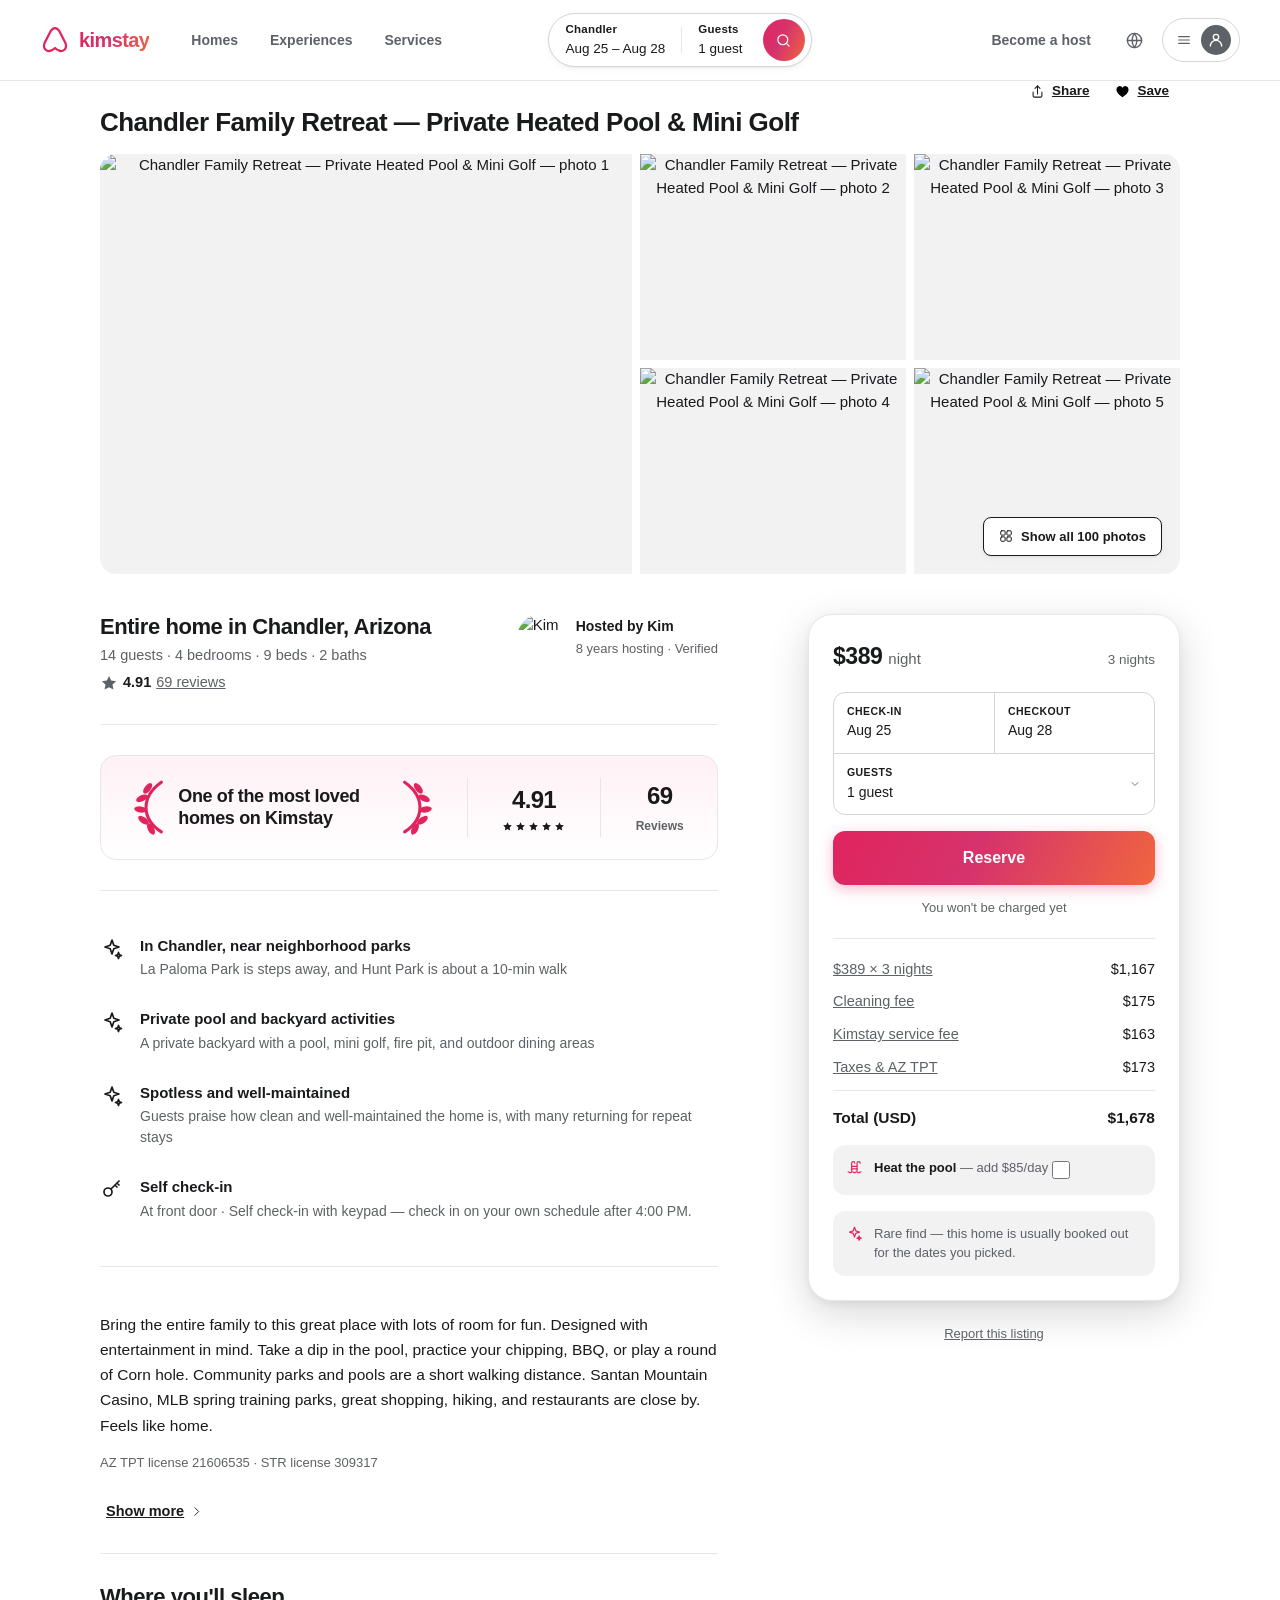
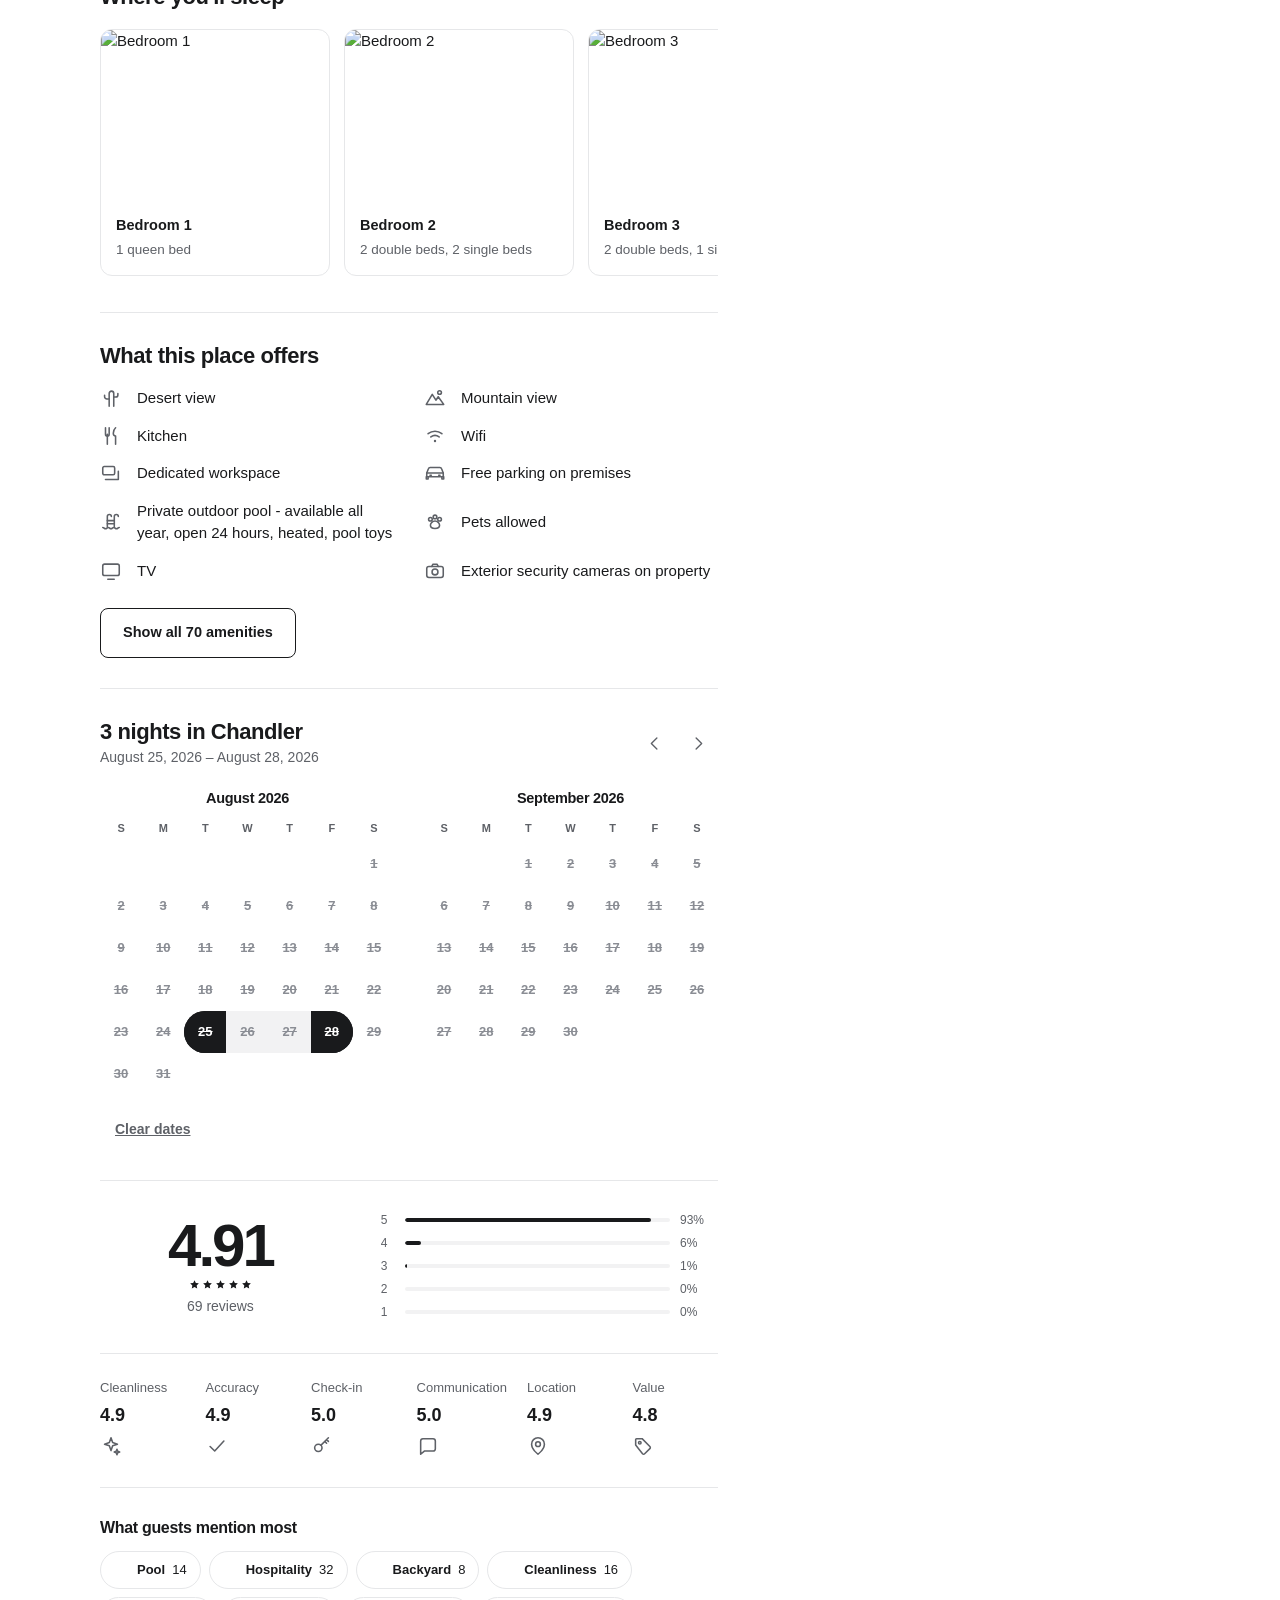
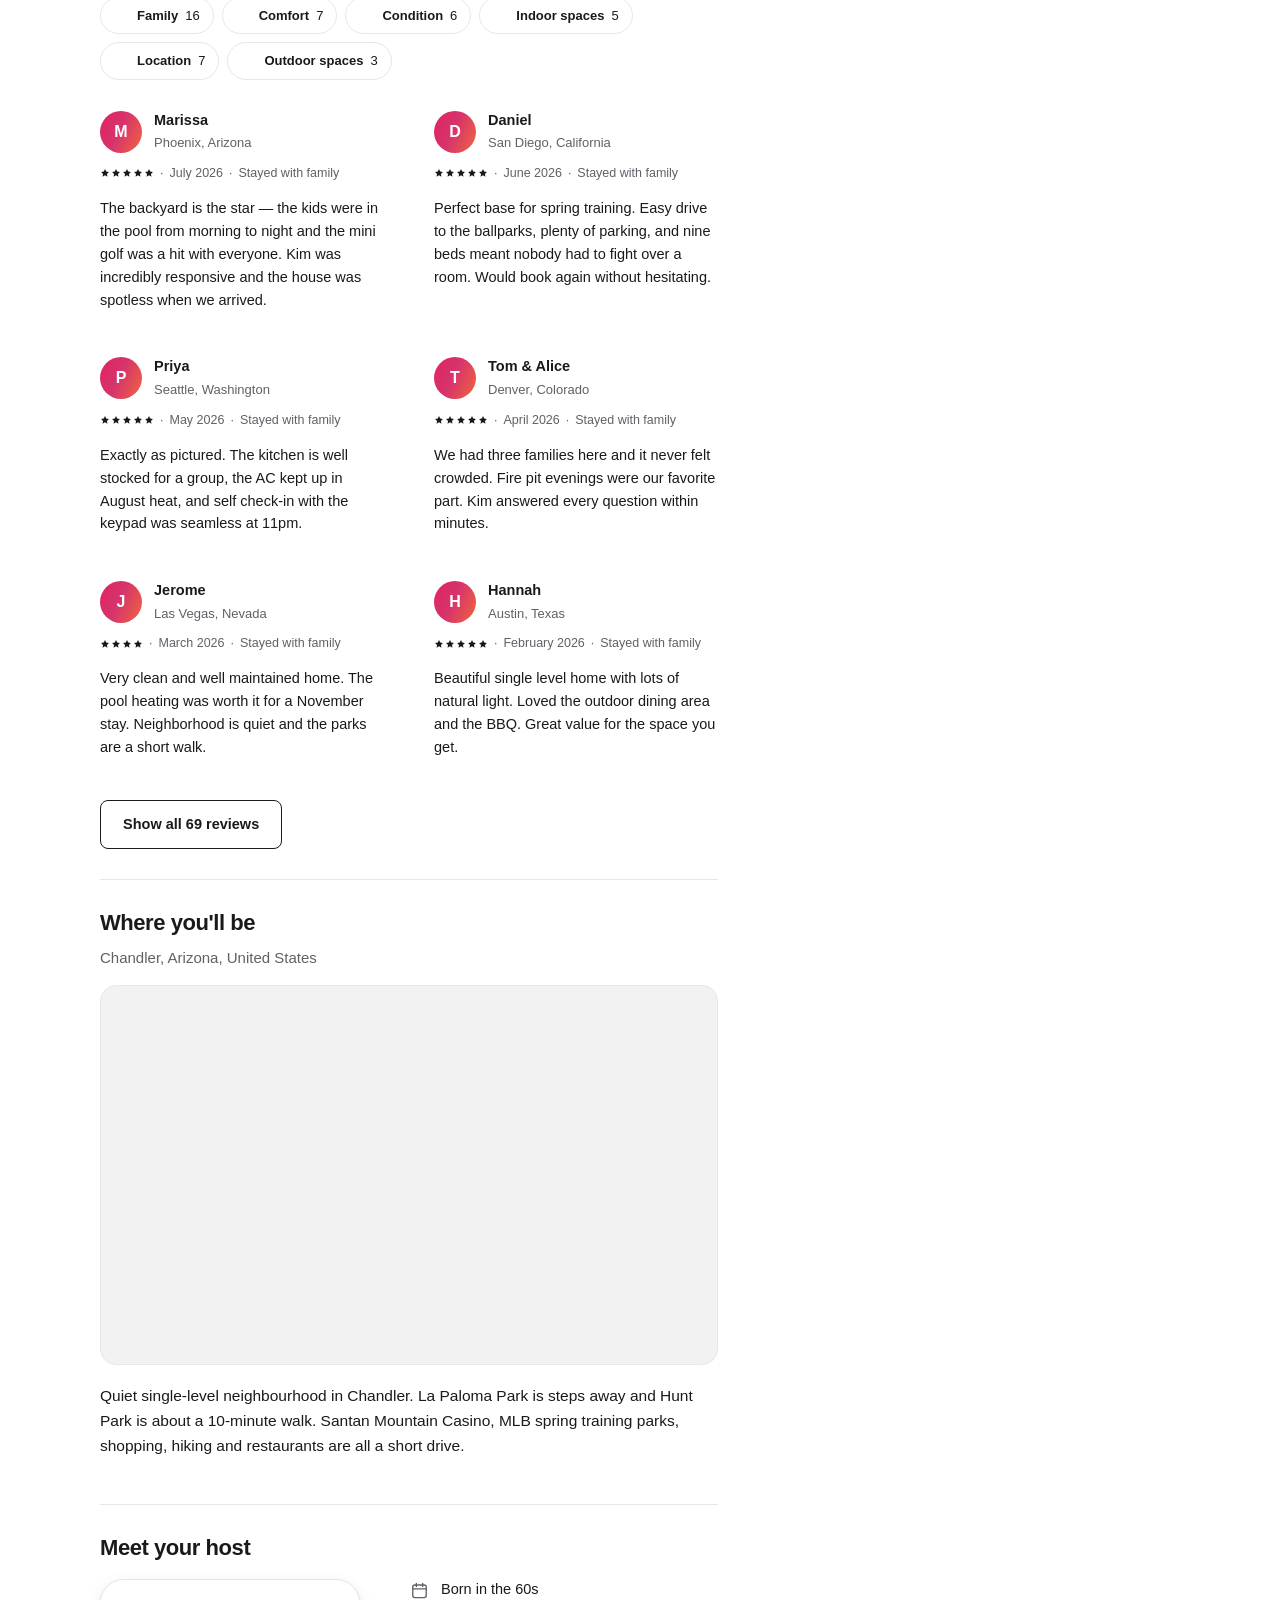
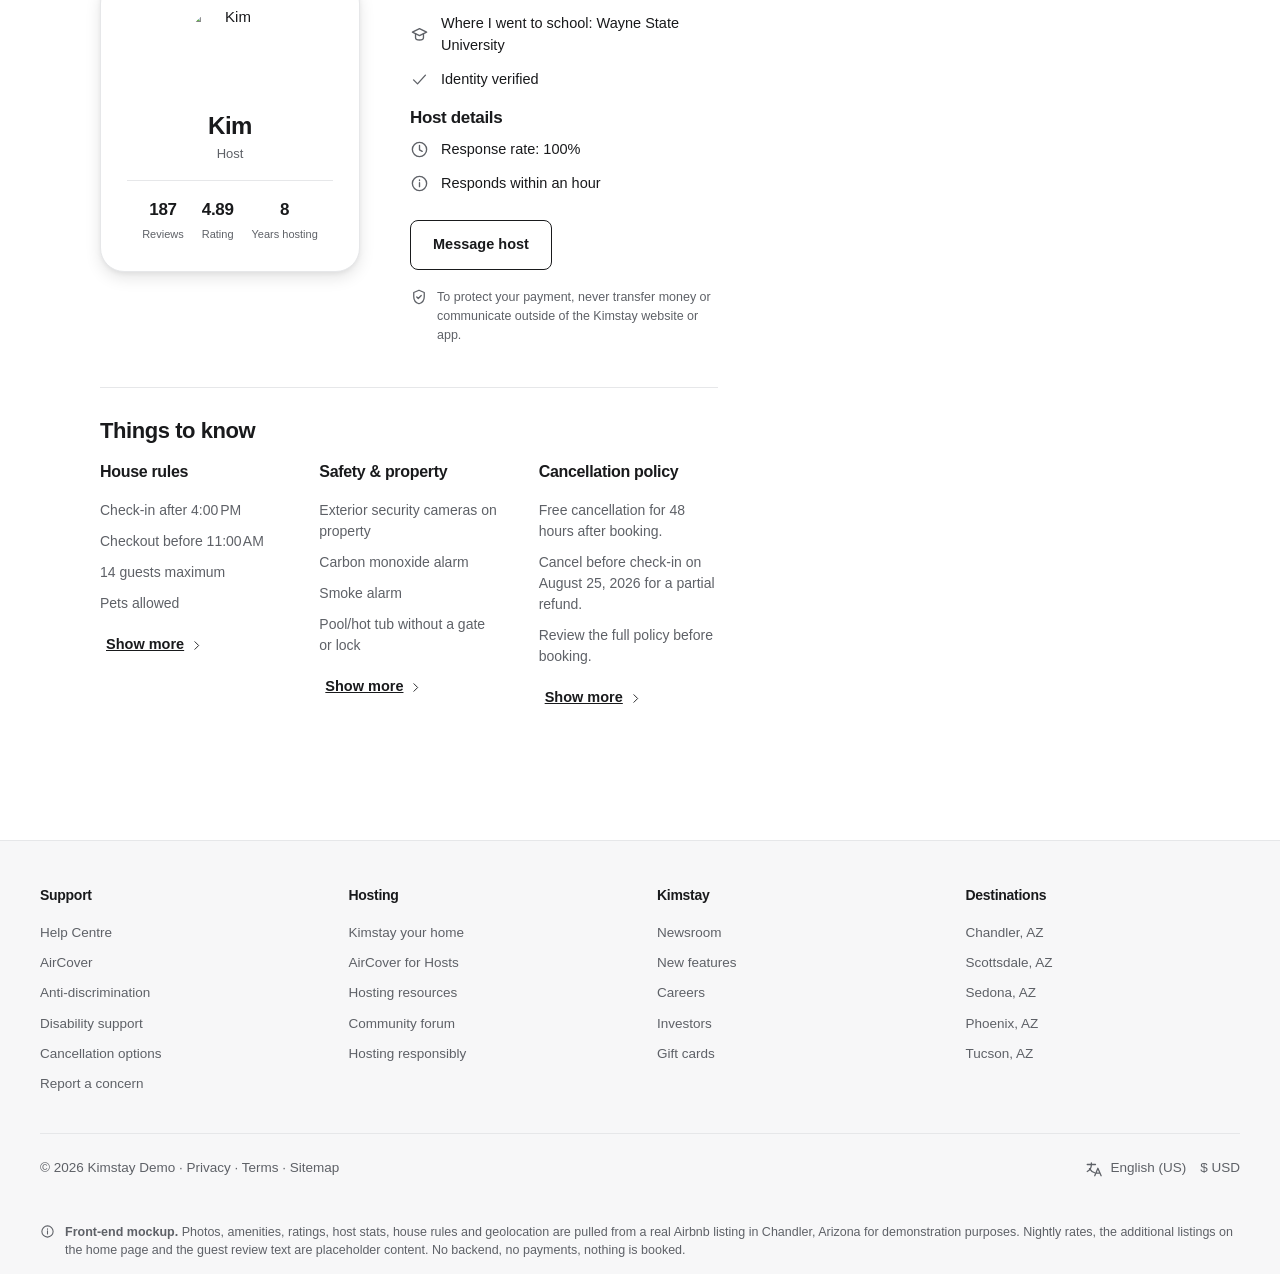
==== commit 21adf39f: "Wire up the header search calendar and sync all three date pickers The listing header rendered a sea" ====
--- a/listing.html
+++ b/listing.html
@@ -529,16 +529,35 @@
   }
 
   /* the big in-page availability calendar stays in sync with the widget */
-  let pageCal;
-  function syncAll(keepOpen) { renderBook(keepOpen); if (pageCal) pageCal.render(); }
+  /* Three widgets can change the dates — the header pill, the booking card and
+     the in-page calendar — so every change is pushed into the other two. */
+  let pageCal, hdrSearch;
+  function syncAll(keepOpen) {
+    renderBook(keepOpen);
+    const range = { checkIn: s.checkIn, checkOut: s.checkOut };
+    if (pageCal) pageCal.set(range);
+    if (hdrSearch) hdrSearch.adopt(range);
+  }
 
   pageCal = K.Calendar($('#pageCal'), {
     checkIn: s.checkIn, checkOut: s.checkOut, minNights: 2,
-    onChange: (r) => { s.checkIn = r.checkIn; s.checkOut = r.checkOut; K.search.set(r); renderBook(); },
+    onChange: (r) => {
+      s.checkIn = r.checkIn; s.checkOut = r.checkOut; K.search.set(r);
+      renderBook();
+      if (hdrSearch) hdrSearch.adopt(r);
+    },
     onDone: () => {},
   });
 
   renderBook();
+
+  /* the header search pill drives the same state as the booking widget */
+  hdrSearch = K.wireHeaderSearch((hs) => {
+    s.checkIn = hs.checkIn; s.checkOut = hs.checkOut;
+    s.adults = hs.adults; s.children = hs.children; s.infants = hs.infants; s.pets = hs.pets;
+    renderBook();
+    if (pageCal) pageCal.set({ checkIn: s.checkIn, checkOut: s.checkOut });
+  });
 
   /* ================= photo tour ================= */
   const rooms = L.rooms;
--- a/assets/styles.css
+++ b/assets/styles.css
@@ -140,6 +140,7 @@
 /* ---------- Search pill ----------------------------------------------- */
 
 .searchbar {
+  position: relative; /* anchors the header's date + guest popovers */
   display: flex; align-items: center;
   border: 1px solid var(--line-strong); border-radius: var(--r-pill);
   background: var(--surface); box-shadow: var(--shadow-sm);
@@ -165,6 +166,10 @@
 
 .hdr .searchbar { margin: 0 auto; }
 .hdr .searchbar .seg { padding: 7px 16px; }
+.searchbar .seg.active { background: var(--surface-2); }
+#hdrGuests { left: auto; right: 0; width: 340px; }
+/* keep the 660px date popover inside the viewport on narrow desktop windows */
+@media (max-width: 1180px) { #hdrCal { right: auto; left: 50%; transform: translateX(-50%); } }
 
 /* ---------- Hero ------------------------------------------------------- */
 
@@ -304,6 +309,11 @@
 
 /* layout */
 .lp-grid { display: grid; grid-template-columns: minmax(0, 1fr) 372px; gap: 90px; padding: 40px 0 60px; align-items: start; }
+/* The sleeping-arrangements row scrolls horizontally, but it is a plain block —
+   not a flex/grid item — so the overflow:auto "automatic minimum size is 0" rule
+   does not apply to it and its full min-content propagates up. Without min-width:0
+   this grid item stretches to ~5100px and drags the whole page sideways. */
+.lp-main { min-width: 0; }
 .lp-main > section { padding: 30px 0; border-top: 1px solid var(--line); }
 .lp-main > section:first-child { padding-top: 0; border-top: 0; }
 .lp-main h2 { margin-bottom: 18px; }
@@ -640,7 +650,7 @@
 /* ---------- Responsive ---------------------------------------------------- */
 
 @media (max-width: 1128px) {
-  .lp-grid { grid-template-columns: 1fr; gap: 0; }
+  .lp-grid { grid-template-columns: minmax(0, 1fr); gap: 0; }
   .book { display: none; }
   .mbar { display: flex; }
   .rv-list { grid-template-columns: 1fr; }
@@ -669,6 +679,14 @@
   .lp-tools { float: none; margin: 12px 0 0; }
   .lp-head { padding-bottom: 12px; }
   .amen { grid-template-columns: 1fr; }
+  /* Unwrapped, this row's min-content is the sum of the badge and both stats
+     (~398px), which forces the page to scroll sideways on small phones. */
+  .gf { flex-wrap: wrap; gap: 14px; padding: 18px 14px; }
+  .gf-badge { flex: 1 1 100%; justify-content: center; min-width: 0; }
+  .gf-badge h3 { font-size: 15.5px; max-width: 190px; text-align: center; }
+  .gf-badge svg { width: 26px; height: 44px; }
+  .gf-sep { display: none; }
+  .gf-stat { flex: 1 1 40%; }
   .rv-summary { grid-template-columns: 1fr; gap: 22px; }
   .rv-cats { grid-template-columns: repeat(2, 1fr); }
   .ov-head { flex-direction: column; gap: 14px; }
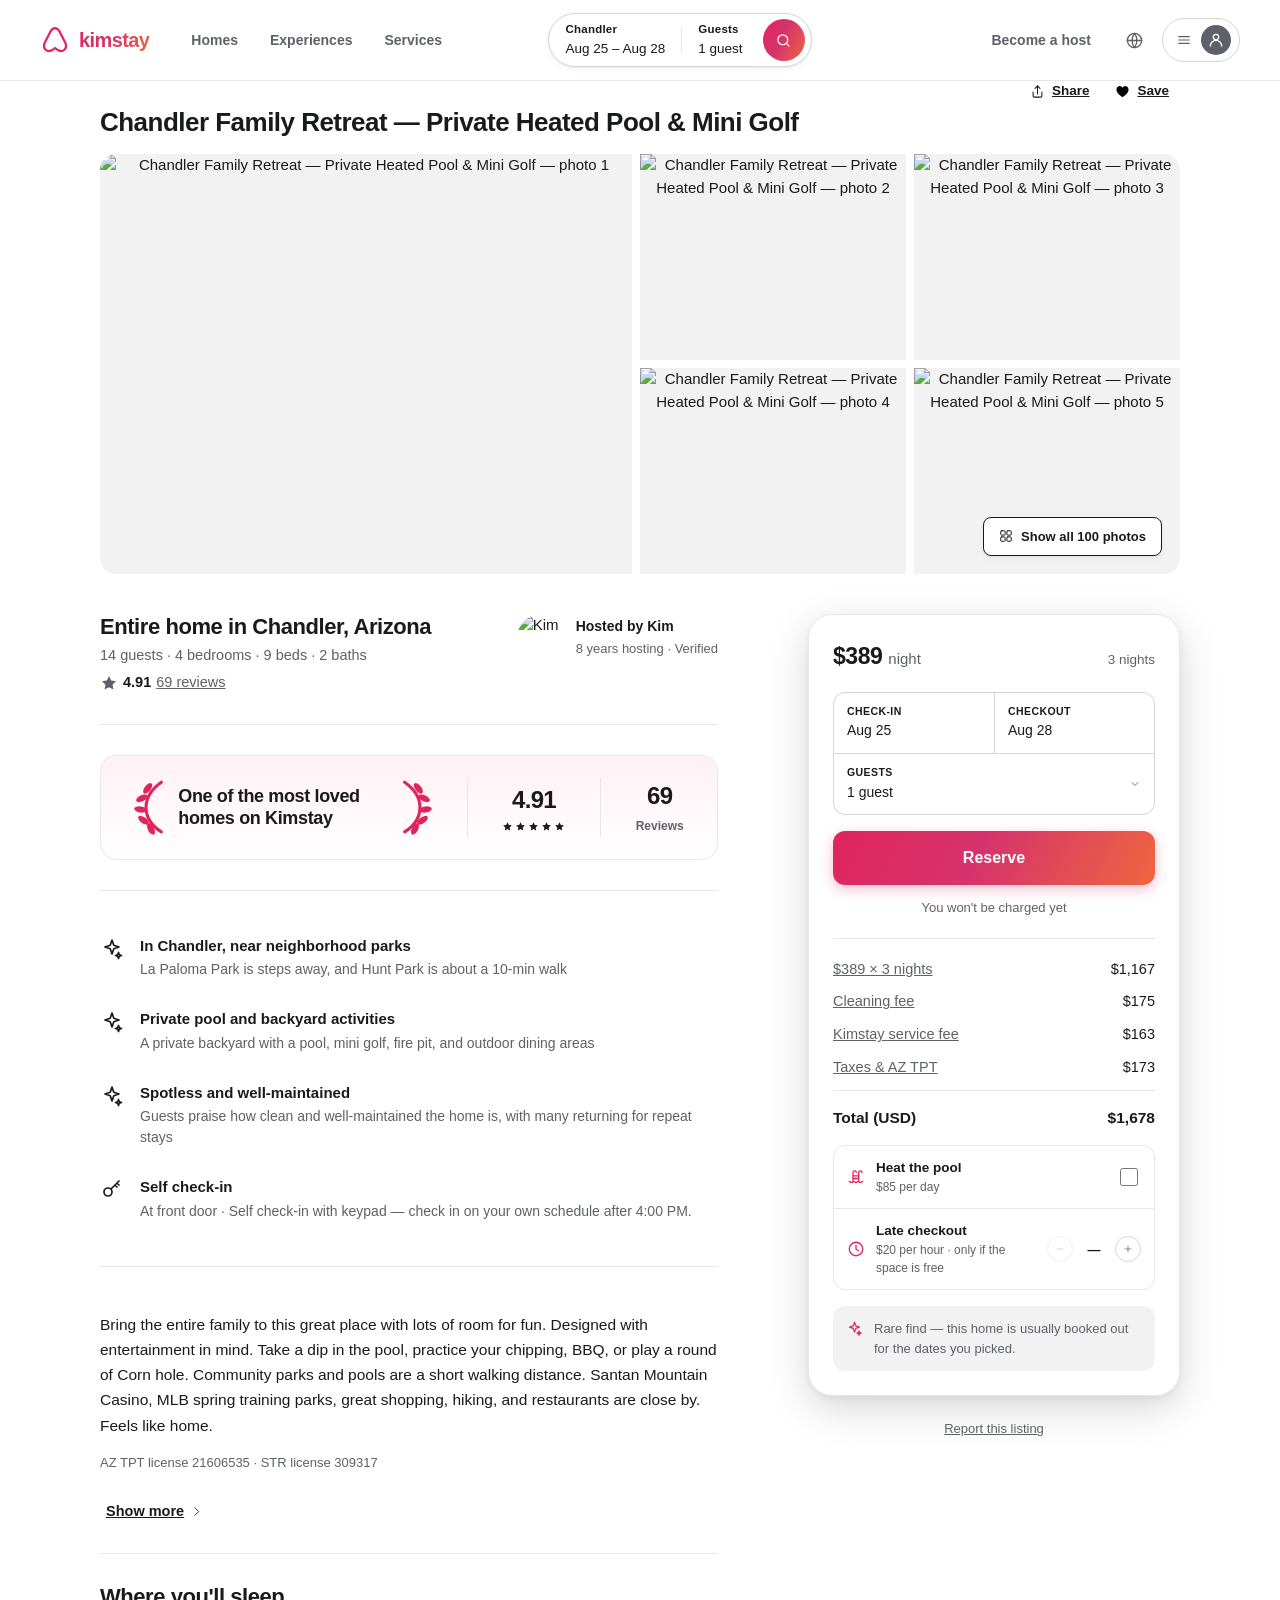
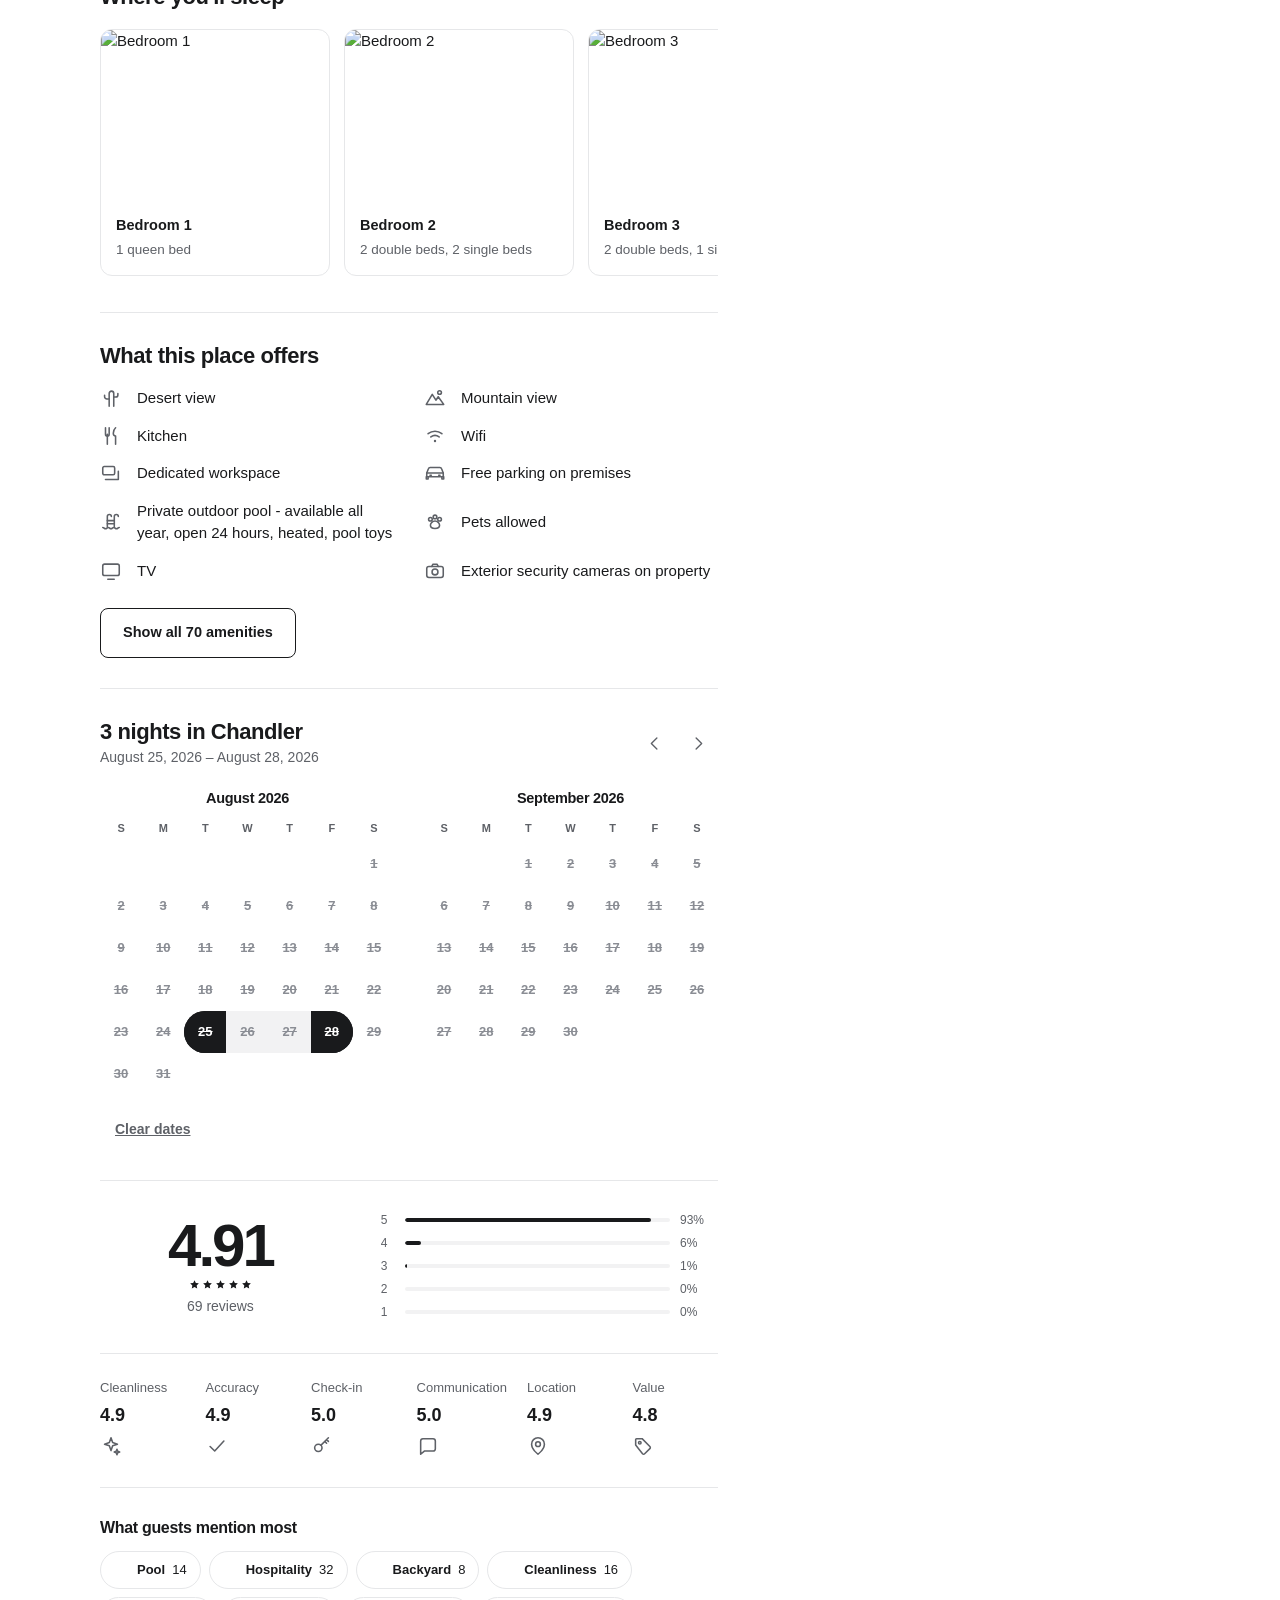
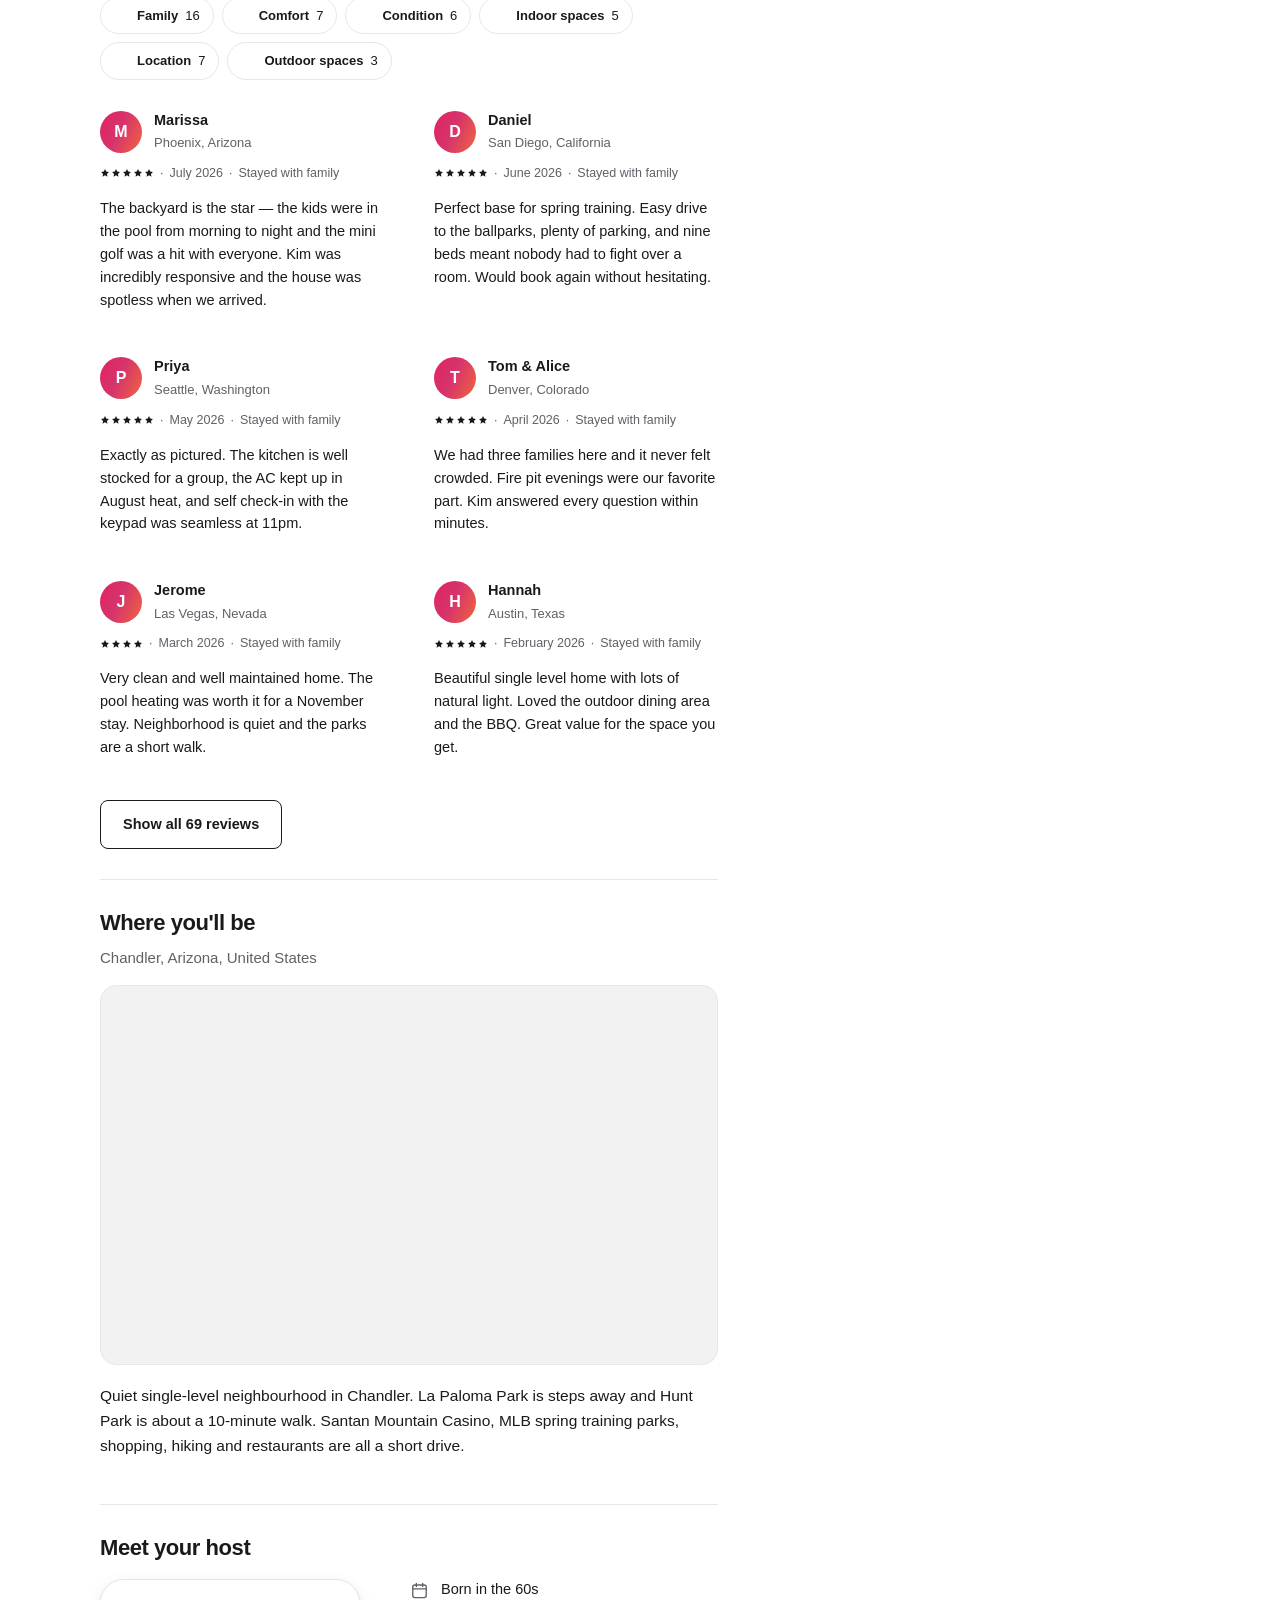
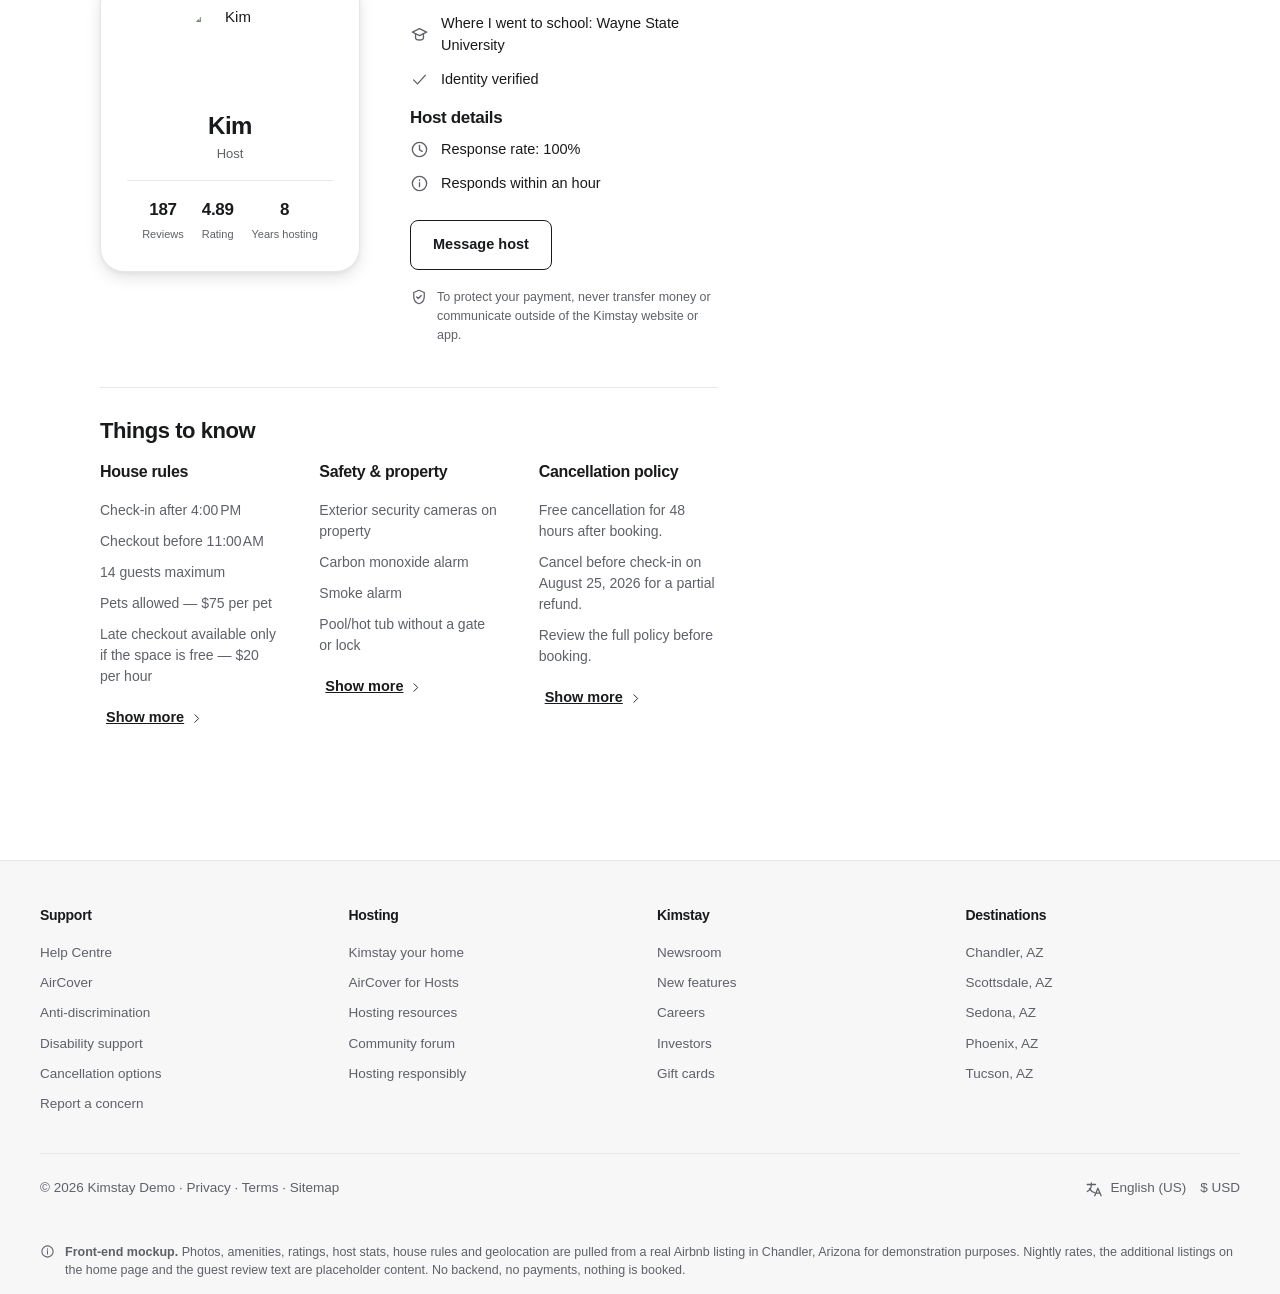
==== commit dec74f8e: "Add $75 per-pet fee and $20/hour late checkout Pet fee bills at $75 per pet for the stay, driven by " ====
--- a/listing.html
+++ b/listing.html
@@ -301,7 +301,8 @@
     <div class="know">
       <div>
         <h3>House rules</h3>
-        <ul>${L.houseRules.map(r => `<li>${esc(r)}</li>`).join('')}<li>Pets allowed</li></ul>
+        <ul>${L.houseRules.map(r => `<li>${esc(r)}</li>`).join('')}
+            ${L.extraRules.map(r => `<li>${esc(r)}</li>`).join('')}</ul>
         <button class="link-btn" data-open-modal="rulesModal">Show more ${ICONS.chevR}</button>
       </div>
       <div>
@@ -357,7 +358,8 @@
     <h3>House rules</h3>
     <ul class="amen" style="grid-template-columns:1fr">
       ${L.houseRules.map(r => `<li>${ICONS.check}<span>${esc(r)}</span></li>`).join('')}
-      <li>${ICONS.pets}<span>Pets allowed</span></li>
+      <li>${ICONS.pets}<span>Pets allowed — ${money(PR.petFee)} per pet</span></li>
+      <li>${ICONS.clock}<span>Late checkout is offered only when the space is free the following day, at ${money(PR.lateCheckoutHourly)} per hour (up to ${PR.maxLateHours} hours past the 11:00\u202fAM checkout). Ask the host to confirm.</span></li>
       <li>${ICONS.key}<span>Self check-in with keypad — ${esc(L.checkIn)}</span></li>
     </ul>
 
@@ -390,11 +392,25 @@
     if (n >= 28) { discount = base * PR.monthlyDiscount; discountLabel = 'Monthly stay discount'; }
     else if (n >= 7) { discount = base * PR.weeklyDiscount; discountLabel = 'Weekly stay discount'; }
     const afterDiscount = base - discount;
+
+    const pets = s.pets || 0;
+    const petFee = pets * PR.petFee;                       // per pet, per stay
+    const lateHours = s.lateHours || 0;
+    const lateCheckout = lateHours * PR.lateCheckoutHourly; // per hour, if available
+    const poolHeat = s.poolHeat ? PR.poolHeat * n : 0;
+
+    const fees = PR.cleaning + petFee + poolHeat + lateCheckout;
     const service = afterDiscount * PR.service;
-    const taxes = (afterDiscount + PR.cleaning) * PR.taxRate;
-    const poolHeat = s.poolHeat ? PR.poolHeat * n : 0;
-    const total = afterDiscount + PR.cleaning + service + taxes + poolHeat;
-    return { n, base, discount, discountLabel, cleaning: PR.cleaning, service, taxes, poolHeat, total };
+    const taxes = (afterDiscount + fees) * PR.taxRate;      // AZ TPT applies to fees too
+    const total = afterDiscount + fees + service + taxes;
+    return { n, base, discount, discountLabel, cleaning: PR.cleaning,
+             pets, petFee, lateHours, lateCheckout, poolHeat, service, taxes, total };
+  }
+
+  /* standard checkout is 11:00 AM — show what the guest is actually buying */
+  function lateCheckoutTime(hours) {
+    const h = 11 + hours;
+    return (h > 12 ? h - 12 : h) + ':00 ' + (h >= 12 ? 'PM' : 'AM');
   }
 
   function bookHtml(s) {
@@ -429,25 +445,38 @@
         <div class="bill-row"><span class="lbl">${money(PR.nightly)} × ${q.n} nights</span><span>${money(q.base)}</span></div>
         ${q.discount ? `<div class="bill-row discount"><span class="lbl">${q.discountLabel}</span><span>−${money(q.discount)}</span></div>` : ''}
         <div class="bill-row"><span class="lbl">Cleaning fee</span><span>${money(q.cleaning)}</span></div>
+        ${q.petFee ? `<div class="bill-row"><span class="lbl">Pet fee (${money(PR.petFee)} × ${q.pets} pet${q.pets === 1 ? '' : 's'})</span><span>${money(q.petFee)}</span></div>` : ''}
+        ${q.poolHeat ? `<div class="bill-row"><span class="lbl">Pool heating (${money(PR.poolHeat)}/day)</span><span>${money(q.poolHeat)}</span></div>` : ''}
+        ${q.lateCheckout ? `<div class="bill-row"><span class="lbl">Late checkout (${q.lateHours} hr${q.lateHours === 1 ? '' : 's'} × ${money(PR.lateCheckoutHourly)})</span><span>${money(q.lateCheckout)}</span></div>` : ''}
         <div class="bill-row"><span class="lbl">Kimstay service fee</span><span>${money(q.service)}</span></div>
         <div class="bill-row"><span class="lbl">Taxes &amp; AZ TPT</span><span>${money(q.taxes)}</span></div>
-        ${q.poolHeat ? `<div class="bill-row"><span class="lbl">Pool heating (${money(PR.poolHeat)}/day)</span><span>${money(q.poolHeat)}</span></div>` : ''}
         <div class="bill-total"><span>Total (USD)</span><span>${money(q.total)}</span></div>
       </div>
 
-      <label class="book-perk" style="cursor:pointer">
-        ${ICONS.pool}
-        <span><b style="color:var(--text)">Heat the pool</b> — add ${money(PR.poolHeat)}/day
-          <input type="checkbox" id="poolHeat" ${s.poolHeat ? 'checked' : ''} style="float:right;width:18px;height:18px;accent-color:var(--brand)">
-        </span>
-      </label>` : ''}
+      <div class="addons">
+        <label class="addon">
+          ${ICONS.pool}
+          <span><b>Heat the pool</b><em>${money(PR.poolHeat)} per day</em></span>
+          <input type="checkbox" id="poolHeat" ${s.poolHeat ? 'checked' : ''}>
+        </label>
+        <div class="addon">
+          ${ICONS.clock}
+          <span><b>Late checkout</b><em>${money(PR.lateCheckoutHourly)} per hour · only if the space is free</em></span>
+          <div class="stepper sm">
+            <button type="button" data-late="-1" ${q.lateHours <= 0 ? 'disabled' : ''} aria-label="Fewer late checkout hours">${ICONS.minus}</button>
+            <output aria-live="polite">${q.lateHours ? q.lateHours + 'h' : '—'}</output>
+            <button type="button" data-late="1" ${q.lateHours >= PR.maxLateHours ? 'disabled' : ''} aria-label="More late checkout hours">${ICONS.plus}</button>
+          </div>
+        </div>
+      </div>
+      ${q.lateHours ? `<p class="book-note" style="margin-top:10px">Checkout would move to ${lateCheckoutTime(q.lateHours)} — confirmed by the host closer to your stay.</p>` : ''}` : ''}
 
       <div class="book-perk">${ICONS.sparkle}<span>Rare find — this home is usually booked out for the dates you picked.</span></div>
     </div>
     <button class="report" data-demo>${'Report this listing'}</button>`;
   }
 
-  let s = Object.assign({ poolHeat: false }, state);
+  let s = Object.assign({ poolHeat: false, lateHours: 0 }, state);
 
   /* The whole card is rebuilt whenever the quote changes, so a popover that is
      mid-interaction has to be reopened afterwards — otherwise picking a
@@ -462,6 +491,7 @@
     box.hidden = false;
     const field = $(`#bookCard [data-open="${keepOpen === 'bookGuests' ? 'guests' : 'dates'}"]`);
     field && field.classList.add('active');
+    K.fitPopover(box);
   }
 
   function renderMobileBar() {
@@ -499,30 +529,41 @@
     if (!e.target.closest('#bookCard')) closePopovers();
   }, true);
 
+  /* Delegated once onto #bookCard, which survives every re-render. Binding this
+     inside wireBook() would stack a new listener per render, so a single click
+     would fire as many times as the card had been rebuilt. */
+  $('#bookCard').addEventListener('click', (e) => {
+    const f = e.target.closest('[data-open]');
+    if (f) {
+      const box = f.dataset.open === 'guests' ? $('#bookGuests') : $('#bookCal');
+      if (!box) return;
+      const wasOpen = !box.hidden;
+      closePopovers();
+      if (!wasOpen) { box.hidden = false; f.classList.add('active'); K.fitPopover(box); }
+      return;
+    }
+    const late = e.target.closest('[data-late]');
+    if (late) {
+      s.lateHours = Math.max(0, Math.min(PR.maxLateHours, (s.lateHours || 0) + (+late.dataset.late)));
+      renderBook();
+      return;
+    }
+    if (e.target.closest('#reserveBtn')) reserve();
+  });
+
+  /* Re-run after each render: these bind to freshly created nodes, so unlike the
+     delegated handler above they cannot accumulate. */
   function wireBook() {
     const calBox = $('#bookCal'), gBox = $('#bookGuests');
     if (!calBox) return;
-
-    const close = closePopovers;
 
     K.Calendar(calBox, {
       checkIn: s.checkIn, checkOut: s.checkOut, minNights: 2,
       onChange: (r) => { s.checkIn = r.checkIn; s.checkOut = r.checkOut; K.search.set(r); syncAll('bookCal'); },
       onDone: () => renderBook(),
     });
-    K.GuestPicker(gBox, s, 14, (g) => { K.search.set(g); renderBook('bookGuests'); });
-
-    $('#bookCard').addEventListener('click', (e) => {
-      const f = e.target.closest('[data-open]');
-      if (f) {
-        const box = f.dataset.open === 'guests' ? gBox : calBox;
-        const wasOpen = !box.hidden;
-        close();
-        if (!wasOpen) { box.hidden = false; f.classList.add('active'); }
-        return;
-      }
-      if (e.target.closest('#reserveBtn')) reserve();
-    });
+    K.GuestPicker(gBox, s, 14, (g) => { K.search.set(g); renderBook('bookGuests'); },
+      { petNote: `${money(PR.petFee)} per pet · service animals are free` });
 
     const ph = $('#poolHeat');
     if (ph) ph.addEventListener('change', () => { s.poolHeat = ph.checked; renderBook(); });
@@ -557,7 +598,7 @@
     s.adults = hs.adults; s.children = hs.children; s.infants = hs.infants; s.pets = hs.pets;
     renderBook();
     if (pageCal) pageCal.set({ checkIn: s.checkIn, checkOut: s.checkOut });
-  });
+  }, { guest: { petNote: `${money(PR.petFee)} per pet · service animals are free` } });
 
   /* ================= photo tour ================= */
   const rooms = L.rooms;
--- a/assets/styles.css
+++ b/assets/styles.css
@@ -173,13 +173,18 @@
 
 /* ---------- Hero ------------------------------------------------------- */
 
-.hero { position: relative; padding: 56px 0 40px; overflow: hidden; }
-.hero::before {
+/* No overflow:hidden here — it would clip the date/guest popovers where the
+   section ends. The decorative glow is clipped by its own layer instead. */
+.hero { position: relative; padding: 56px 0 40px; }
+.hero-glow { position: absolute; inset: 0; overflow: hidden; pointer-events: none; z-index: 0; }
+.hero-glow::before {
   content: ""; position: absolute; inset: -40% 0 auto -10%; height: 520px;
   background: radial-gradient(60% 60% at 25% 40%, rgba(224, 36, 94, .13), transparent 70%),
               radial-gradient(50% 50% at 80% 20%, rgba(240, 101, 63, .12), transparent 70%);
-  pointer-events: none;
-}
+}
+/* Deliberately no z-index: that would create a stacking context and trap the
+   popovers (z-index 70) below the sticky category bar (z-index 40). Painting
+   above .hero-glow is handled by DOM order instead. */
 .hero-in { position: relative; text-align: center; }
 .hero h1 { font-size: clamp(32px, 4.6vw, 54px); letter-spacing: -.035em; margin-bottom: 14px; }
 .hero h1 em { font-style: normal; background: var(--grad); -webkit-background-clip: text; background-clip: text; color: transparent; }
@@ -477,6 +482,22 @@
 .book-perk { display: flex; gap: 11px; align-items: flex-start; margin-top: 16px; padding: 13px; border-radius: var(--r-md); background: var(--surface-2); font-size: 13px; color: var(--text-2); }
 .book-perk svg { width: 17px; height: 17px; flex: 0 0 auto; color: var(--brand); margin-top: 1px; }
 
+/* optional extras — pool heating, late checkout */
+.addons { margin-top: 16px; border: 1px solid var(--line); border-radius: var(--r-md); overflow: hidden; }
+.addon { display: flex; align-items: center; gap: 11px; padding: 12px 13px; }
+.addon + .addon { border-top: 1px solid var(--line); }
+.addon > svg { width: 18px; height: 18px; flex: 0 0 auto; color: var(--brand); }
+.addon > span { flex: 1; min-width: 0; }
+.addon b { display: block; font-size: 13.5px; font-weight: 600; }
+.addon em { display: block; font-style: normal; font-size: 12px; color: var(--text-2); }
+.addon input[type="checkbox"] { width: 18px; height: 18px; accent-color: var(--brand); flex: 0 0 auto; cursor: pointer; }
+label.addon { cursor: pointer; }
+label.addon:hover { background: var(--surface-2); }
+.stepper.sm { gap: 8px; }
+.stepper.sm button { width: 26px; height: 26px; }
+.stepper.sm button svg { width: 10px; height: 10px; }
+.stepper.sm output { min-width: 26px; font-size: 13px; }
+
 .report { display: block; margin: 22px auto 0; font-size: 13px; color: var(--text-2); text-decoration: underline; }
 
 /* ---------- Calendar ----------------------------------------------------- */
@@ -526,6 +547,25 @@
   position: absolute; top: calc(100% + 10px); left: 0; right: 0; z-index: 70;
   background: var(--surface); border: 1px solid var(--line); border-radius: var(--r-lg);
   box-shadow: var(--shadow-lg); padding: 20px; animation: pop .18s var(--ease);
+}
+
+/* Hero popovers. Centred with auto margins rather than a translate, so the
+   open animation's transform doesn't fight the positioning. */
+.hero-pops { position: relative; max-width: 880px; margin: 0 auto; }
+#heroCal { left: 0; right: 0; margin: 0 auto; }
+#heroGuests { left: auto; right: 0; width: 340px; }
+
+/* On phones a dropdown taller than the viewport is unusable, so the popovers
+   become bottom sheets. IDs are listed because the base rules are ID-scoped. */
+@media (max-width: 780px) {
+  #heroCal, #heroGuests, #hdrCal, #hdrGuests, #bookCal, #bookGuests {
+    position: fixed; inset: auto 8px max(8px, env(safe-area-inset-bottom)) 8px;
+    top: auto; width: auto; max-width: none; margin: 0; transform: none;
+    max-height: 80vh; overflow-y: auto; z-index: 90;
+    /* huge spread doubles as a full-screen scrim — no extra markup, and it
+       stays click-through so the outside-click handler still closes the sheet */
+    box-shadow: var(--shadow-lg), 0 0 0 100vmax rgba(0, 0, 0, .45);
+  }
 }
 .g-row { display: flex; align-items: center; justify-content: space-between; padding: 14px 0; border-bottom: 1px solid var(--line); }
 .g-row:last-of-type { border-bottom: 0; }
